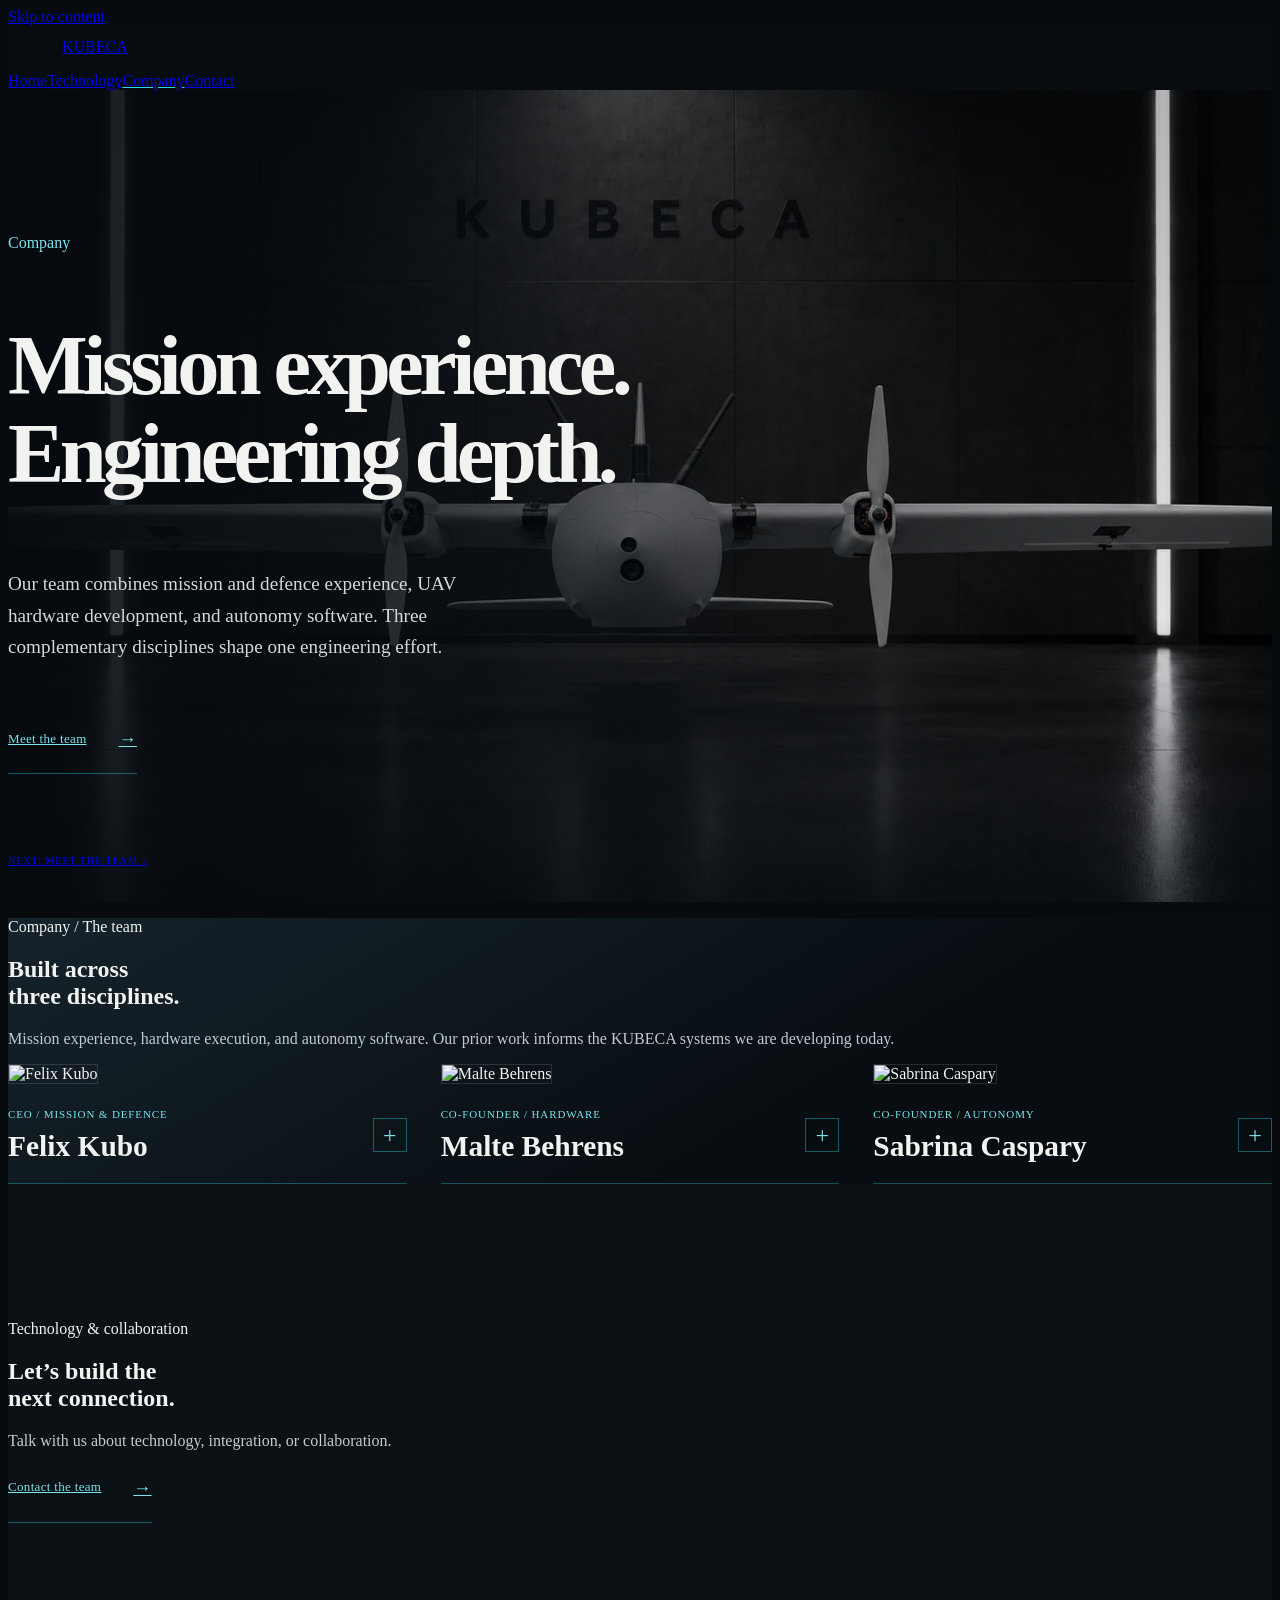
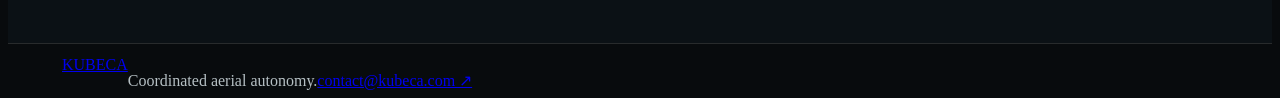
==== company.html @ eea8f3a9 "Update KUBECA public website and technology demos" ====
<!doctype html>
<html lang="en"><head><meta charset="utf-8"><meta name="viewport" content="width=device-width, initial-scale=1"><title>Company - KUBECA</title><meta name="description" content="Meet the KUBECA team: mission and defence experience, UAV hardware development, and autonomy software."><meta name="theme-color" content="#10191e"><link rel="stylesheet" href="assets/css/public.css"><link rel="stylesheet" href="assets/css/cinematic.css?v=underline-buttons-4"><link rel="stylesheet" href="assets/css/company.css?v=3"></head><body class="cinematic-home company-page">
<a class="skip" href="#main">Skip to content</a><header class="site-nav"><a class="wordmark" href="index.html?v=clean-media-23" aria-label="KUBECA home"><span class="brand-symbol" aria-hidden="true"><img src="assets/images/KUBECAWHITE.png" alt="" width="1536" height="1024"></span><span class="brand-name">KUBECA</span></a><nav aria-label="Main navigation"><a href="index.html?v=clean-media-23">Home</a><a href="technology.html?v=clean-media-23">Technology</a><a href="company.html?v=clean-media-23" aria-current="page">Company</a><a href="index.html?v=clean-media-23#contact">Contact</a></nav></header><main id="main"><section class="film-chapter company-chapter" id="company" aria-labelledby="company-title"><div class="film-stage"><img class="film-image" src="assets/images/aircraft/company-front-straight-grey-v2.webp" width="1672" height="941" alt="Straight-on visualisation of the KUBECA twin-propeller fixed-wing prototype" fetchpriority="high" decoding="async"><div class="film-shade"></div><div class="film-copy"><p class="eyebrow">Company</p><h1 id="company-title">Mission experience.<br>Engineering depth.</h1><p class="film-description">Our team combines mission and defence experience, UAV hardware development, and autonomy software. Three complementary disciplines shape one engineering effort.</p><a class="text-link" href="#team">Meet the team <span aria-hidden="true">&#8594;</span></a></div><div class="film-footer"><a href="#team">Next: Meet the team <span aria-hidden="true">&#8595;</span></a></div></div></section><section class="section team-section" id="team" aria-labelledby="team-title"><div class="heading"><div><p class="eyebrow">Company / The team</p><h2 id="team-title">Built across<br>three disciplines.</h2></div><p>Mission experience, hardware execution, and autonomy software. Our prior work informs the KUBECA systems we are developing today.</p></div><div class="team-grid">
<article class="team-member">
  <details class="team-profile">
    <summary aria-labelledby="felix-name felix-role">
      <img src="assets/images/public/felix-kubo.webp" alt="Felix Kubo" width="1200" height="800" loading="lazy">
      <div class="team-profile-identity">
        <div><p class="team-role" id="felix-role">CEO / Mission &amp; Defence</p><h3 id="felix-name">Felix Kubo</h3></div>
        <span class="team-profile-toggle" aria-hidden="true"><span>&#43;</span></span>
      </div>
    </summary>
    <div class="team-profile-bio"><p>Experience deploying drone systems in Ukraine. Brings defence-user access and mission leadership.</p></div>
  </details>
</article>
<article class="team-member">
  <details class="team-profile">
    <summary aria-labelledby="malte-name malte-role">
      <img src="assets/images/public/malte-behrens.webp" alt="Malte Behrens" width="1200" height="800" loading="lazy">
      <div class="team-profile-identity">
        <div><p class="team-role" id="malte-role">Co-Founder / Hardware</p><h3 id="malte-name">Malte Behrens</h3></div>
        <span class="team-profile-toggle" aria-hidden="true"><span>&#43;</span></span>
      </div>
    </summary>
    <div class="team-profile-bio"><p>Built and field-tested UAV hardware. Works across mechatronics, sensors, and production integration.</p></div>
  </details>
</article>
<article class="team-member">
  <details class="team-profile">
    <summary aria-labelledby="sabrina-name sabrina-role">
      <img src="assets/images/public/sabrina-caspary-v2.webp" alt="Sabrina Caspary" width="1200" height="800" loading="lazy">
      <div class="team-profile-identity">
        <div><p class="team-role" id="sabrina-role">Co-Founder / Autonomy</p><h3 id="sabrina-name">Sabrina Caspary</h3></div>
        <span class="team-profile-toggle" aria-hidden="true"><span>&#43;</span></span>
      </div>
    </summary>
    <div class="team-profile-bio"><p>Led autonomy in a SPRIND-funded programme. Works across perception, navigation, and multi-drone coordination.</p></div>
  </details>
</article>
</div></section><section class="contact section dark" id="contact"><p class="eyebrow">Technology &amp; collaboration</p><h2>Let&#8217;s build the<br>next connection.</h2><p>Talk with us about technology, integration, or collaboration.</p><a class="button" href="mailto:contact@kubeca.com">Contact the team <span aria-hidden="true">&#8594;</span></a></section></main><footer class="footer"><a class="wordmark" href="index.html?v=clean-media-23" aria-label="KUBECA home"><span class="brand-symbol" aria-hidden="true"><img src="assets/images/KUBECAWHITE.png" alt="" width="1536" height="1024"></span><span class="brand-name">KUBECA</span></a><span>Coordinated aerial autonomy.</span><a href="mailto:contact@kubeca.com">contact@kubeca.com &#8599;</a></footer><script src="assets/js/cinematic.js" defer></script></body></html>
---- assets/css/cinematic.css ----
/* Cinematic public pages; scoped layouts keep detailed mockups readable. */
.cinematic-home{background:#080b0d;color:#f2f3f0;--accent:#29d8e7}
.cinematic-home .site-nav{background:#090d10ed;color:#f2f3f0;border-color:#ffffff21;backdrop-filter:blur(16px)}
.cinematic-home .wordmark span{background:#eef2e8}
.cinematic-home .hero{min-height:650px}
.cinematic-home .hero>img{object-position:62% center}
.cinematic-home .shade{background:linear-gradient(90deg,#050a0fd9,#050a0f26 85%),linear-gradient(0deg,#050a0f9e,transparent 65%)}
.cinematic-home .hero h1{font-size:clamp(48px,7.3vw,116px);letter-spacing:-.06em}
.cinematic-home .hero-content{padding-top:clamp(80px,15vh,170px)}
.scroll-cue{display:inline-flex;gap:25px;align-items:center;border-bottom:1px solid #ffffff55;padding-bottom:9px}
.cinematic-story{background:#080b0d}
.story-navigation{display:flex;align-items:center;flex-wrap:wrap;gap:24px;padding:25px var(--gutter);border-block:1px solid #ffffff26;background:#0b1115;font-size:13px}
.story-navigation>span{font-size:10px;text-transform:uppercase;letter-spacing:.12em;color:#aebbc1;margin-right:15px}
.story-navigation a:hover,.film-footer a:hover{text-decoration:underline;text-underline-offset:5px}
.story-navigation a{padding:8px 0}
.film-footer a{padding:10px 0}
.film-chapter{position:relative;min-height:130svh;background:#080b0d}
.film-stage{position:sticky;top:88px;min-height:650px;height:calc(100svh - 88px);overflow:hidden;isolation:isolate;display:flex;align-items:center}
.film-image,.film-shade{position:absolute;inset:0;width:100%;height:100%;object-fit:cover;z-index:-2}
.film-image{object-position:center}
.film-shade{z-index:-1;background:linear-gradient(90deg,#050a0ff0 0%,#050a0fb8 34%,#050a0f1c 85%),linear-gradient(0deg,#050a0fbb,transparent 35%,#050a0f38)}
.film-copy{padding:75px var(--gutter) 110px;width:100%;max-width:1080px}
.film-copy h2{font-size:clamp(48px,6.6vw,100px);letter-spacing:-.055em;line-height:1.04;text-wrap:balance}
.film-copy .eyebrow{color:#c6cdd0;margin-bottom:32px}
.film-description{font-size:clamp(17px,1.5vw,21px);max-width:480px;color:#d2d8dc;margin-top:28px;line-height:1.65}
.film-copy .text-link{color:#f3f5f1;border-color:#ffffff80;gap:55px;margin-top:35px}
.film-copy .text-link:hover{color:#fff;border-color:#fff}
.film-footer{position:absolute;bottom:26px;left:var(--gutter);right:var(--gutter);display:flex;justify-content:space-between;gap:20px;font-size:10px;letter-spacing:.1em;text-transform:uppercase;color:#c5cdd1}
.cinematic-home #company{background:#080b0d;color:#f2f3f0;padding:0}
.cinematic-home .contact{background:#0b1115;padding-block:120px}
.cinematic-home .contact>p:not(.eyebrow){color:#c3ccd0}
.cinematic-home .footer{background:#080b0d;border-top:1px solid #ffffff21}
.cinematic-home .footer>span{color:#b6c0c4}
@media(max-width:760px),(max-height:600px){
  .film-chapter{min-height:0}
  .film-stage{position:relative;top:0;min-height:680px;height:auto}
  .film-copy{padding-top:130px;padding-bottom:120px}
  .film-copy h2{font-size:clamp(43px,8vw,65px)}
  .film-description{max-width:440px}
  .film-shade{background:linear-gradient(90deg,#050a0fe0,#050a0f66),linear-gradient(0deg,#050a0fda,transparent)}
}
@media(max-width:600px){
  .film-footer{flex-direction:column;gap:8px;font-size:9px}
  .film-image{object-position:62% center}
  .cinematic-home .contact{padding-block:75px}
}
@media(prefers-reduced-motion:reduce){
  .film-chapter{min-height:0}
  .film-stage{position:relative;top:0;height:auto;min-height:650px}
  .film-image,.cinematic-home .hero>img,.tech-hero-image{transform:none!important}
}

.cinematic-tech{background:#080d11;color:#eef1ed;--paper:#eef1ed;--ink:#eef1ed;--muted:#bcc6cb;--line:#ffffff26;--accent:#29d8e7}
.cinematic-tech .site-nav{background:#090d10ed;color:#f2f3f0;backdrop-filter:blur(16px)}
.cinematic-tech .wordmark span{background:#eef2e8}
.cinematic-tech .tech-hero{position:relative;isolation:isolate;overflow:hidden;min-height:calc(100svh - 88px);display:flex;align-items:center;padding-block:90px 120px}
.tech-hero-image,.tech-hero-shade{position:absolute;inset:0;width:100%;height:100%;object-fit:cover;z-index:-2}
.tech-hero-shade{z-index:-1;background:linear-gradient(90deg,#030b12f2,#030b1299 55%,#030b1240),linear-gradient(0deg,#080d11c9,transparent 55%)}
.tech-hero-copy{max-width:1100px}
.cinematic-tech .tech-hero h1{font-size:clamp(48px,7.1vw,108px);line-height:1.03}
.cinematic-tech .tech-hero .lead{color:#d3dbe0;max-width:600px;font-size:20px}
.cinematic-tech .button{color:#122027}
.tech-hero-caption{position:absolute;bottom:30px;right:var(--gutter);font-size:10px;letter-spacing:.1em;text-transform:uppercase;color:#c6d0d5}
.cinematic-tech .breadcrumb{color:#d1dbe0;margin-bottom:45px}
.cinematic-tech .section-nav{background:#0d151a;border-color:#ffffff26;backdrop-filter:blur(16px)}
.cinematic-tech .section-nav-label{color:#a7b6be}
.cinematic-tech main>.section:not(.tech-hero){padding-block:120px}
.cinematic-tech h2{font-size:clamp(40px,5vw,78px)}
.cinematic-tech #system{background:radial-gradient(ellipse at 90% 0%,#20313b 0%,#080d11 65%)}
.cinematic-tech .flow{background:#ffffff04}
.cinematic-tech .flow li{padding-block:40px}
.cinematic-tech #c2{background:#060a0c}
.cinematic-tech .console{box-shadow:0 35px 90px #0007;border-color:#3b6573}
.cinematic-tech .feature-heading{margin-bottom:80px}
.cinematic-tech .feature-heading .lead{max-width:38ch;margin-top:32px}
.cinematic-tech .platform>div>p:not(.eyebrow){max-width:38ch}
.cinematic-tech .platform .lead{margin-block:32px 28px}
.cinematic-tech figure[data-media-slot]>figcaption{margin-top:18px;font-size:11px;letter-spacing:.025em;color:#a9beca}
.cinematic-tech .platform{grid-template-columns:minmax(0,1fr) minmax(0,1.25fr);gap:70px;min-height:95svh}
.cinematic-tech .platform figure{position:relative}
.cinematic-tech .platform img{aspect-ratio:4/5;object-fit:cover;object-position:center}
.cinematic-tech #fixed-wing{background:linear-gradient(140deg,#111c23,#080d11 70%)}
.cinematic-tech #quadcopter{background:linear-gradient(140deg,#121e20,#080d11 75%)}
.cinematic-tech .platform .badge{color:#a7edf2}
.cinematic-tech .sim{box-shadow:0 30px 70px #0005;padding:25px}
.cinematic-tech #development{background:#111a20}
.cinematic-tech .rows article{padding-block:42px}
.cinematic-tech .contact{background:#050a0e}
.cinematic-tech .footer{border-top:1px solid #ffffff26}
@media(max-width:900px){
 .cinematic-tech .platform{grid-template-columns:1fr;min-height:0;gap:40px}
 .cinematic-tech .platform img{aspect-ratio:16/10;object-fit:contain;background:#070c10}
 .cinematic-tech main>.section:not(.tech-hero){padding-block:80px}
}
@media(max-width:600px){
 .cinematic-tech .tech-hero{min-height:calc(100svh - 76px);padding-block:55px 100px}
 .cinematic-tech .tech-hero .lead{font-size:17px}
 .cinematic-tech .tech-hero h1{font-size:clamp(44px,9vw,60px)}
 .cinematic-tech .tech-hero-image{object-position:65% center}
 .cinematic-tech .feature-heading{margin-bottom:35px}
 .cinematic-tech main>.section:not(.tech-hero){padding-block:65px}
 .cinematic-tech .sim{padding:16px}
}

/* Transparent uploaded KUBECA artwork; source PNGs remain unchanged. */
.cinematic-home .wordmark,.cinematic-tech .wordmark{display:inline-flex;align-items:center;gap:12px;flex-shrink:0}
.cinematic-home .wordmark .brand-symbol,.cinematic-tech .wordmark .brand-symbol{position:relative;display:block;width:42px;height:42px;margin:0;overflow:hidden;border-radius:0;background:transparent;flex-shrink:0}
.wordmark .brand-symbol img{position:absolute;left:50%;top:50%;width:400%;height:auto;max-width:none;transform:translate(-50%,-48%)}
.cinematic-home .wordmark .brand-name,.cinematic-tech .wordmark .brand-name{display:inline;width:auto;height:auto;margin:0;background:none}
@media(max-width:600px){
 .cinematic-home .site-nav .wordmark,.cinematic-tech .site-nav .wordmark{gap:7px;font-size:17px}
 .cinematic-home .site-nav .brand-symbol,.cinematic-tech .site-nav .brand-symbol{width:32px;height:32px}
}
@media(max-width:400px){
 .cinematic-home .site-nav .brand-name,.cinematic-tech .site-nav .brand-name{display:none}
}

/* KUBECA turquoise accent, shared by both cinematic pages. */
.cinematic-home .button,.cinematic-tech .button,
.cinematic-home .text-link,.cinematic-tech .text-link{
 display:inline-flex;align-items:center;justify-content:space-between;
 color:#79e5ed;background:transparent;
 border:0;border-bottom:1px solid #29d8e766;border-radius:0;
 padding:0 0 12px;gap:32px;min-height:44px;
 font-size:13px;line-height:1.6;letter-spacing:.025em;
 box-shadow:none;backdrop-filter:none;
 transition:border-color .2s,color .2s;
}
.cinematic-home .button>span,.cinematic-tech .button>span,
.cinematic-home .text-link>span,.cinematic-tech .text-link>span{
 font-size:18px;line-height:1;color:inherit;
}
.cinematic-home .button:hover,.cinematic-tech .button:hover,
.cinematic-home .text-link:hover,.cinematic-tech .text-link:hover{
 color:#eefeff;background:transparent;border-color:#79e5ed;
}
.cinematic-home .button:focus-visible,.cinematic-tech .button:focus-visible,
.cinematic-home .text-link:focus-visible,.cinematic-tech .text-link:focus-visible{
 outline:2px solid #79e5ed;outline-offset:5px;
}
.cinematic-home .button:active,.cinematic-tech .button:active{color:#eefeff}
.cinematic-home .site-nav [aria-current=page],.cinematic-tech .site-nav [aria-current=page]{text-decoration-color:#29d8e7}
.film-copy .eyebrow,.cinematic-tech .eyebrow{color:#79e5ed}
.story-navigation a:hover,.section-nav a:hover{color:#79e5ed}

/* Editorial platform overview: no diagram, cards or connector hierarchy. */
.cinematic-tech #system.system-editorial{background:#0b1116}
.system-intro{display:grid;grid-template-columns:1.2fr 1fr;gap:70px;align-items:end}
.system-intro .lead{font-size:clamp(24px,3vw,40px);line-height:1.35;color:#aebbc3;letter-spacing:-.03em}
.system-platforms{display:grid;grid-template-columns:1fr 1fr;gap:clamp(40px,8vw,130px);margin-top:clamp(64px,8vw,110px)}
.system-platforms article{border-top:1px solid #ffffff26;padding-top:24px}
.system-label{font-size:11px;letter-spacing:.12em;text-transform:uppercase;color:#8cbcc3}
.system-platforms h3{font-size:clamp(28px,3.3vw,46px);line-height:1.15;letter-spacing:-.035em;margin:30px 0 20px}
.system-platforms article>p:last-child{max-width:34ch;font-size:17px;color:#b4c0c8;line-height:1.7}
.mission-film{margin-top:64px}
.mission-stage{position:relative;background:#0a1218;overflow:hidden;border-block:1px solid #ffffff20}
.mission-kicker{display:flex;justify-content:space-between;gap:20px;padding:25px 30px 0;color:#99acb6;font-size:10px;letter-spacing:.12em;text-transform:uppercase}
.mission-landscape{display:block;width:100%;height:auto}
.mission-caption{position:absolute;left:6%;bottom:28%;width:min(36%,360px);padding:18px 20px;pointer-events:none}
.mission-step{font-size:10px;letter-spacing:.12em;text-transform:uppercase;color:#83cbd1}
.mission-caption h3{font-size:clamp(20px,2.3vw,32px);line-height:1.2;letter-spacing:-.035em;margin-top:10px}
.mission-toolbar{display:flex;justify-content:space-between;align-items:center;gap:20px;margin-top:16px;color:#9aadb8}
.mission-toggle{font:inherit;color:#79e5ed;border:0;border-bottom:1px solid #29d8e766;background:transparent;padding:0 0 12px;cursor:pointer;min-width:125px;min-height:44px;transition:color .2s,border-color .2s}
.mission-toggle:hover{color:#eefeff;border-color:#79e5ed}
.mission-toggle:focus-visible{outline:2px solid #79e5ed;outline-offset:4px}
.mission-transcript{max-width:65ch;margin-top:22px;font-size:14px;color:#9aadb8}
@media(max-width:600px){
 .mission-film{margin-top:40px}
 .mission-kicker{padding:20px 18px 0;font-size:9px}
 .mission-landscape{margin-top:105px}
 .mission-caption{top:52px;bottom:auto;left:18px;width:calc(100% - 36px);padding:10px 14px}
 .mission-caption h3{font-size:20px;margin-top:7px}
 .mission-toolbar{font-size:10px}
}
@media(max-width:600px){
 .system-intro{grid-template-columns:1fr;gap:28px}
 .system-platforms{grid-template-columns:1fr;gap:42px;margin-top:48px}
 .system-platforms h3{margin-top:22px}
}
.development-goals{margin-top:60px;border-top:1px solid #ffffff26;padding-top:30px}
.development-goals>h3{font-size:21px;margin-bottom:25px}
.development-goals dl{display:grid;grid-template-columns:repeat(4,minmax(0,1fr));gap:28px;margin:0}
.development-goals dt{font-size:14px;color:#dbe8ee;margin-bottom:12px}
.development-goals dd{font-size:13px;color:#a9beca;line-height:1.7;margin:0}
@media(max-width:900px){.development-goals dl{grid-template-columns:1fr 1fr}}
@media(max-width:600px){.development-goals dl{gap:25px 20px}}
.company-page .company-chapter{min-height:0}
.company-page .company-chapter .film-stage{position:relative;top:0}
.company-page .film-copy h1{font-size:clamp(48px,6.6vw,100px);letter-spacing:-.055em;line-height:1.04;text-wrap:balance}
@media(max-width:760px){.company-page .film-copy h1{font-size:clamp(43px,8vw,65px)}}
.team-section{background:linear-gradient(150deg,#15232c,#080d11 65%)}
.team-section .heading>p{color:#bdcbd2}
.team-grid{display:grid;grid-template-columns:repeat(3,minmax(0,1fr));gap:34px}
.team-member img{aspect-ratio:4/5;object-fit:cover;object-position:center 35%;border:1px solid #ffffff20}
.team-member .team-role{margin:25px 0 12px;color:#79e5ed;font-size:11px;letter-spacing:.08em;text-transform:uppercase}
.team-member h3{font-size:clamp(24px,2.3vw,34px);margin-bottom:17px}
.team-member p:not(.team-role){color:#bdcbd2;font-size:15px;max-width:380px}
.team-section>.text-link{margin-top:45px;color:#d4f8fb}
@media(max-width:760px){
 .team-grid{grid-template-columns:1fr;gap:45px}
 .team-member{max-width:520px;width:100%;margin-inline:auto}
 .team-member img{aspect-ratio:1/1}
}



/* Recorded fixed-wing C2 demonstration. */
.fixed-wing-replay{grid-column:1 / -1;scroll-margin-top:150px;border-top:1px solid #ffffff26;padding-top:60px}
.fixed-wing-replay-heading{display:grid;grid-template-columns:1fr 1fr;gap:22px 70px;align-items:end;margin-bottom:34px}
.fixed-wing-replay-heading .eyebrow{grid-column:1 / -1;margin-bottom:0}
.fixed-wing-replay-heading h3{font-size:clamp(30px,3.4vw,50px);line-height:1.08;letter-spacing:-.04em}
.fixed-wing-replay-heading>p:last-child{max-width:48ch;color:#b4c7ce;font-size:16px}
.fixed-wing-replay video{display:block;width:100%;height:auto;aspect-ratio:16 / 9;object-fit:contain;background:#081114;border:1px solid #41616a;border-radius:6px}
.fixed-wing-replay-toolbar{display:flex;align-items:center;justify-content:space-between;gap:22px}
.fixed-wing-replay-toolbar>div{display:flex;align-items:center;gap:24px}
.fixed-wing-replay-toolbar a{padding:12px 0;color:#b4edf2;white-space:nowrap}
.fixed-wing-replay-toolbar a:hover,.fixed-wing-replay-details a:hover{ text-decoration:underline;text-underline-offset:4px}
.fixed-wing-replay-toolbar [hidden],.fixed-wing-replay-error[hidden]{display:none}
.fixed-wing-replay a:focus-visible,.fixed-wing-replay summary:focus-visible{outline:2px solid #83cbd1;outline-offset:4px}
.cinematic-tech .fixed-wing-replay-details{max-width:850px;margin-top:24px;color:#9eafb8}
.fixed-wing-replay-details summary{width:fit-content}
.fixed-wing-replay-details a{color:#b4edf2}
.fixed-wing-replay-error{margin-top:16px;color:#eecb9e}
@media(max-width:760px){.fixed-wing-replay{padding-top:36px;scroll-margin-top:105px}.fixed-wing-replay-heading{grid-template-columns:1fr;gap:18px}.fixed-wing-replay-toolbar{align-items:flex-start;flex-direction:column;gap:12px}.fixed-wing-replay-toolbar>div{flex-wrap:wrap;gap:20px}.fixed-wing-replay-heading>p:last-child{font-size:15px}}

/* Website text stays independent of both animation visuals. */
.replay-anchor{display:block;scroll-margin-top:165px}
.replay-stage{position:relative;isolation:isolate;overflow:hidden;background:#081114;border:1px solid #41616a;border-radius:6px}
.replay-stage video{border:0;border-radius:0}
.replay-caption{position:absolute;left:3%;bottom:8%;width:min(65%,920px);padding:22px 26px;pointer-events:none;background:linear-gradient(110deg,#061015ef,#061015c9);border-left:2px solid #62dbe6;backdrop-filter:blur(8px)}
.replay-step{display:block;font-size:13px;letter-spacing:.12em;text-transform:uppercase;color:#8ee8ed;margin-bottom:13px}
.replay-caption h3{font-size:clamp(28px,3.1vw,46px);line-height:1.13;letter-spacing:-.035em;font-weight:400;text-wrap:balance;margin:0 0 14px}
.cinematic-tech .replay-caption p{color:#d0e0e5;font-size:clamp(18px,1.4vw,23px);line-height:1.5;max-width:62ch}
.replay-camera-note{position:absolute;top:51%;right:1.85%;width:18.55%;padding:0 8px;color:#c3d8df;pointer-events:none;transition:opacity .4s}
.replay-camera-note h4{font-size:clamp(23px,1.6vw,30px);font-weight:400;line-height:1.22;letter-spacing:-.025em;margin:0 0 16px;color:#edf6f7}
.cinematic-tech .replay-camera-note p{font-size:18px;line-height:1.55;color:#c3d8df;margin-bottom:20px}
.cinematic-tech .replay-camera-note p:last-child{font-size:15px;border-top:1px solid #365b66;padding-top:20px}
.has-comparison .replay-camera-note{opacity:0;visibility:hidden}
.replay-progress{position:absolute;left:0;right:0;bottom:0;height:3px;pointer-events:none;background:#18303b}
.replay-progress span{display:block;height:100%;background:#62dbe6;width:0}
.mission-caption{padding:22px 26px;background:linear-gradient(110deg,#061015ed,#061015a3);border-left:2px solid #62dbe6;backdrop-filter:blur(8px)}
.mission-step{font-size:13px}
.mission-caption h3{font-size:clamp(28px,3.1vw,46px);line-height:1.13;font-weight:400}
@media(max-width:1250px){.replay-camera-note{display:none}}
@media(max-width:900px){
 .replay-caption{position:relative;left:auto;bottom:auto;width:auto;padding:24px;border-left:0;border-top:1px solid #365b66;backdrop-filter:none}
 .replay-caption h3{font-size:clamp(26px,4.5vw,38px)}
 .cinematic-tech .replay-caption p{font-size:18px}
 .replay-step{font-size:11px}
}
@media(max-width:600px){
 .mission-caption{padding:14px 18px}
 .mission-caption h3{font-size:26px}
 .mission-step{font-size:11px}
}
@media(prefers-reduced-motion:reduce){.replay-camera-note{transition:none}}

.replay-stage:fullscreen{display:flex;align-items:center;justify-content:center;background:#081114;width:100vw;height:100vh;border:0;border-radius:0}
.replay-stage:fullscreen video{width:100%;height:100%;object-fit:contain}
.replay-stage:fullscreen .replay-caption{position:absolute;left:3%;bottom:8%;width:min(65%,920px);border-left:2px solid #62dbe6;border-top:0}
@media(max-width:600px){.mission-landscape{margin-top:160px}}
/* Keep the enlarged carrier caption clear of the aircraft route. */
@media(min-width:601px){.mission-caption{top:7%;bottom:auto}}

/* Horizontal reflection, preserving the existing image motion transforms. */
img.aircraft-detail-mirrored{scale:-1 1;}
---- assets/css/company.css ----
/* The Company cover uses the selected sharp frontal image at its natural framing. */
.company-page .company-chapter .film-image {
  object-position: center center;
  filter: none;
  transform: none !important;
}

/* Team backgrounds open on request while photos, names and roles stay visible. */
.company-page .team-grid { align-items: start; }
.team-profile > summary {
  position: relative;
  list-style: none;
  cursor: pointer;
}
.team-profile > summary::-webkit-details-marker { display: none; }
.team-profile > summary::marker { content: ""; }
.team-profile > summary img { transition: border-color .2s; }
.team-profile > summary:hover img { border-color: #79e5ed; }
.team-profile-identity {
  display: flex;
  align-items: center;
  justify-content: space-between;
  gap: 16px;
  padding: 24px 0 20px;
  border-bottom: 1px solid #29d8e755;
}
.team-member .team-profile-identity .team-role { margin: 0 0 10px; }
.team-member .team-profile-identity h3 { margin: 0; }
.team-profile-toggle {
  display: grid;
  place-items: center;
  flex: 0 0 32px;
  width: 32px;
  height: 32px;
  border: 1px solid #29d8e766;
  color: #79e5ed;
  font-size: 24px;
  line-height: 1;
}
.team-profile-toggle > span { transition: transform .2s; }
.team-profile[open] .team-profile-toggle > span { transform: rotate(45deg); }
.team-profile > summary:hover .team-profile-toggle { border-color: #79e5ed; }
.team-profile-bio { padding-top: 20px; }
@media (prefers-reduced-motion: reduce) {
  .team-profile > summary img, .team-profile-toggle > span { transition: none; }
}
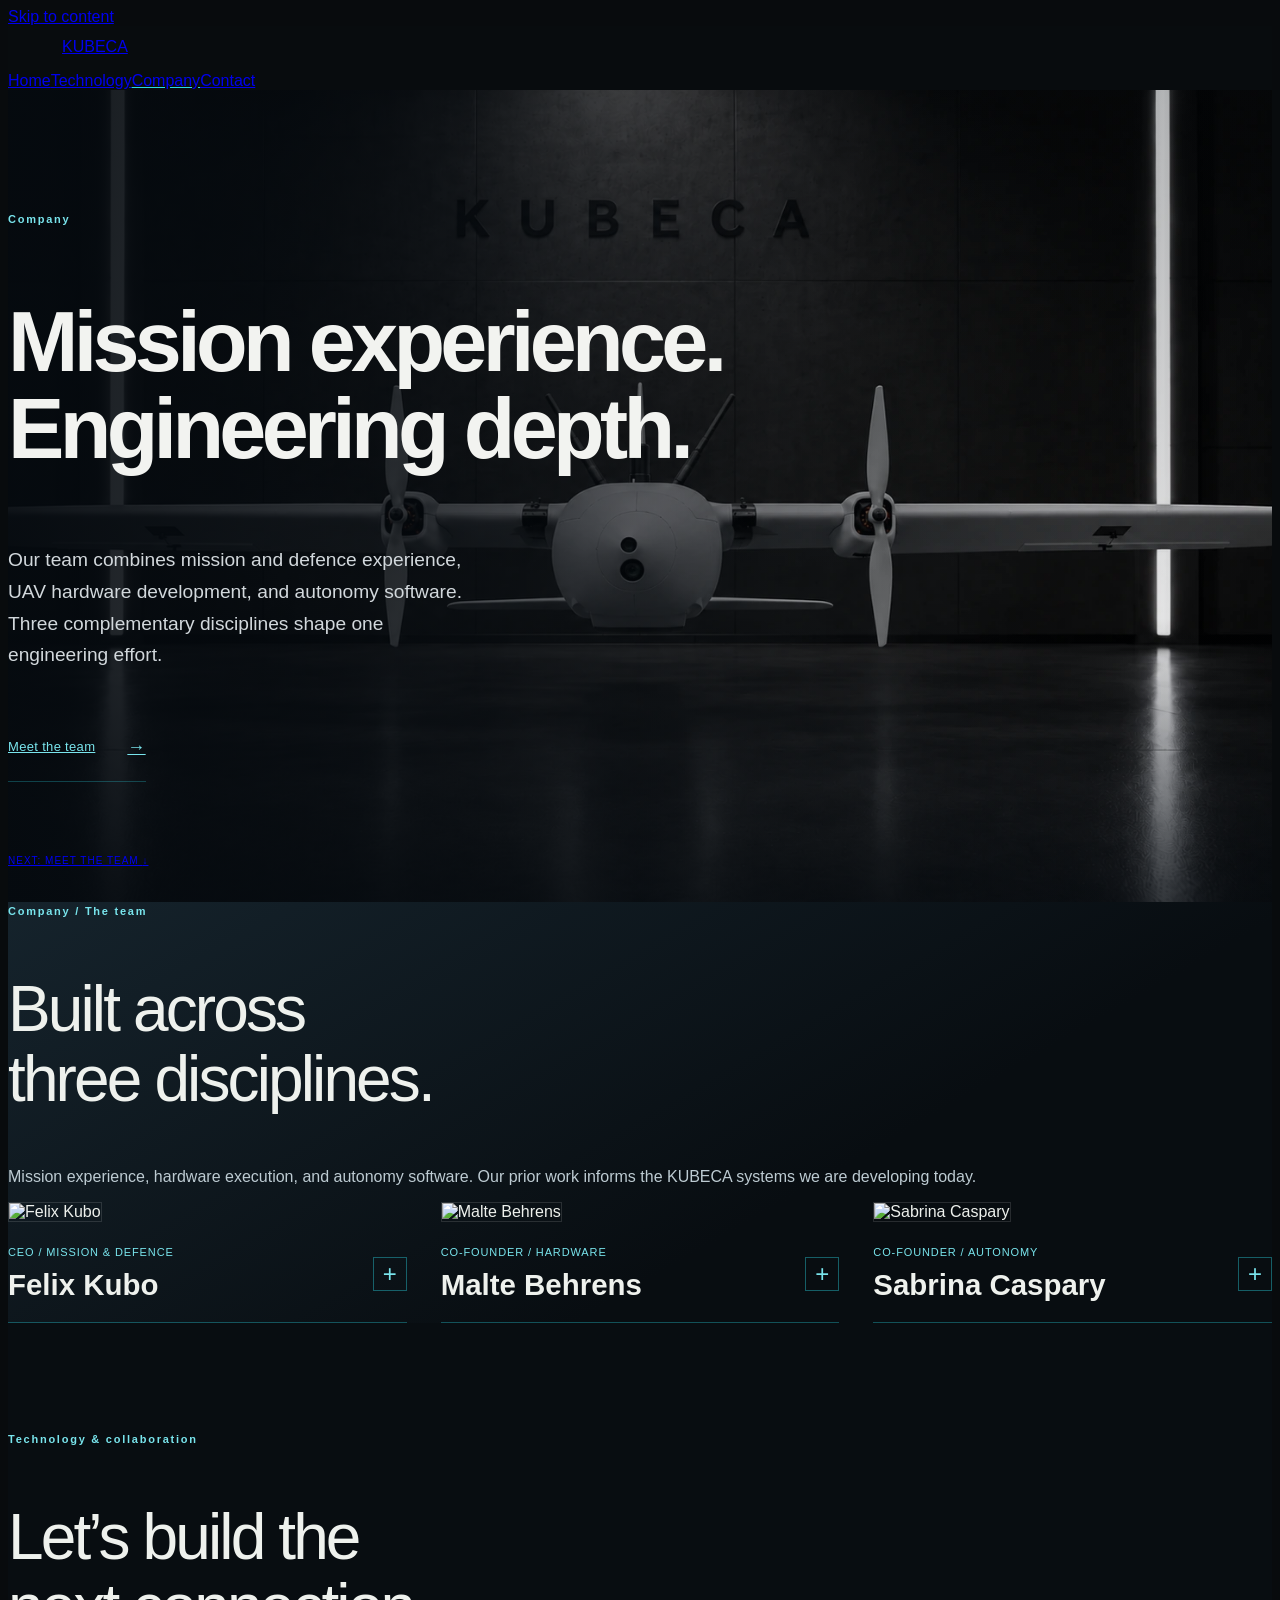
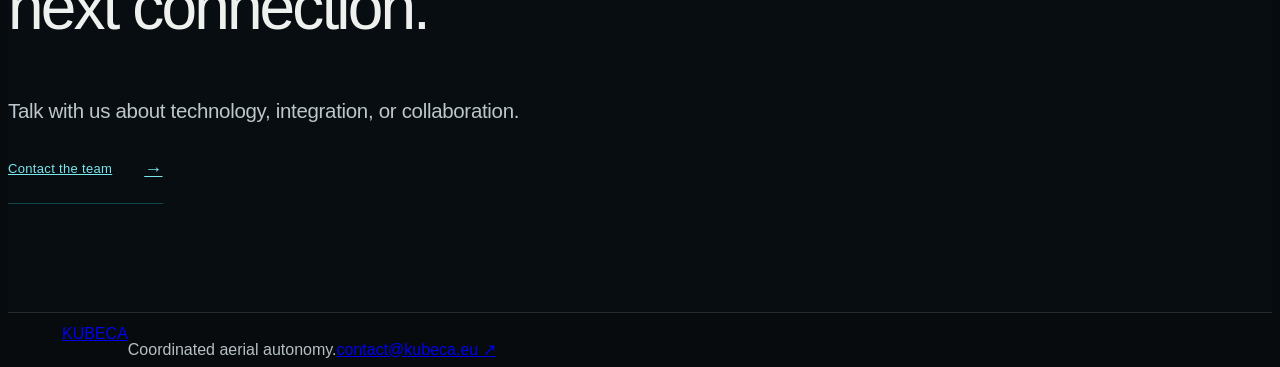
==== commit b5d2a5e7: "Publish updated KUBECA website and coordinated C2 demonstration" ====
--- a/company.html
+++ b/company.html
@@ -1,10 +1,10 @@
 <!doctype html>
-<html lang="en"><head><meta charset="utf-8"><meta name="viewport" content="width=device-width, initial-scale=1"><title>Company - KUBECA</title><meta name="description" content="Meet the KUBECA team: mission and defence experience, UAV hardware development, and autonomy software."><meta name="theme-color" content="#10191e"><link rel="stylesheet" href="assets/css/public.css"><link rel="stylesheet" href="assets/css/cinematic.css?v=underline-buttons-4"><link rel="stylesheet" href="assets/css/company.css?v=3"></head><body class="cinematic-home company-page">
+<html lang="en"><head><meta charset="utf-8"><meta name="viewport" content="width=device-width, initial-scale=1"><title>Company - KUBECA</title><meta name="description" content="Meet the KUBECA team: mission and defence experience, UAV hardware development, and autonomy software."><meta name="theme-color" content="#10191e"><link rel="stylesheet" href="assets/css/public.css"><link rel="stylesheet" href="assets/css/cinematic.css?v=underline-buttons-4"><link rel="stylesheet" href="assets/css/company.css?v=portrait-center-4"><link rel="stylesheet" href="assets/css/design-system.css?v=module-style-2"></head><body class="cinematic-home company-page">
 <a class="skip" href="#main">Skip to content</a><header class="site-nav"><a class="wordmark" href="index.html?v=clean-media-23" aria-label="KUBECA home"><span class="brand-symbol" aria-hidden="true"><img src="assets/images/KUBECAWHITE.png" alt="" width="1536" height="1024"></span><span class="brand-name">KUBECA</span></a><nav aria-label="Main navigation"><a href="index.html?v=clean-media-23">Home</a><a href="technology.html?v=clean-media-23">Technology</a><a href="company.html?v=clean-media-23" aria-current="page">Company</a><a href="index.html?v=clean-media-23#contact">Contact</a></nav></header><main id="main"><section class="film-chapter company-chapter" id="company" aria-labelledby="company-title"><div class="film-stage"><img class="film-image" src="assets/images/aircraft/company-front-straight-grey-v2.webp" width="1672" height="941" alt="Straight-on visualisation of the KUBECA twin-propeller fixed-wing prototype" fetchpriority="high" decoding="async"><div class="film-shade"></div><div class="film-copy"><p class="eyebrow">Company</p><h1 id="company-title">Mission experience.<br>Engineering depth.</h1><p class="film-description">Our team combines mission and defence experience, UAV hardware development, and autonomy software. Three complementary disciplines shape one engineering effort.</p><a class="text-link" href="#team">Meet the team <span aria-hidden="true">&#8594;</span></a></div><div class="film-footer"><a href="#team">Next: Meet the team <span aria-hidden="true">&#8595;</span></a></div></div></section><section class="section team-section" id="team" aria-labelledby="team-title"><div class="heading"><div><p class="eyebrow">Company / The team</p><h2 id="team-title">Built across<br>three disciplines.</h2></div><p>Mission experience, hardware execution, and autonomy software. Our prior work informs the KUBECA systems we are developing today.</p></div><div class="team-grid">
 <article class="team-member">
   <details class="team-profile">
     <summary aria-labelledby="felix-name felix-role">
-      <img src="assets/images/public/felix-kubo.webp" alt="Felix Kubo" width="1200" height="800" loading="lazy">
+      <img class="team-portrait-centered" src="assets/images/public/felix-kubo.webp" alt="Felix Kubo" width="1200" height="800" loading="lazy">
       <div class="team-profile-identity">
         <div><p class="team-role" id="felix-role">CEO / Mission &amp; Defence</p><h3 id="felix-name">Felix Kubo</h3></div>
         <span class="team-profile-toggle" aria-hidden="true"><span>&#43;</span></span>
@@ -16,7 +16,7 @@
 <article class="team-member">
   <details class="team-profile">
     <summary aria-labelledby="malte-name malte-role">
-      <img src="assets/images/public/malte-behrens.webp" alt="Malte Behrens" width="1200" height="800" loading="lazy">
+      <img class="team-portrait-centered" src="assets/images/public/malte-behrens.webp" alt="Malte Behrens" width="1200" height="800" loading="lazy">
       <div class="team-profile-identity">
         <div><p class="team-role" id="malte-role">Co-Founder / Hardware</p><h3 id="malte-name">Malte Behrens</h3></div>
         <span class="team-profile-toggle" aria-hidden="true"><span>&#43;</span></span>
@@ -37,4 +37,4 @@
     <div class="team-profile-bio"><p>Led autonomy in a SPRIND-funded programme. Works across perception, navigation, and multi-drone coordination.</p></div>
   </details>
 </article>
-</div></section><section class="contact section dark" id="contact"><p class="eyebrow">Technology &amp; collaboration</p><h2>Let&#8217;s build the<br>next connection.</h2><p>Talk with us about technology, integration, or collaboration.</p><a class="button" href="mailto:contact@kubeca.com">Contact the team <span aria-hidden="true">&#8594;</span></a></section></main><footer class="footer"><a class="wordmark" href="index.html?v=clean-media-23" aria-label="KUBECA home"><span class="brand-symbol" aria-hidden="true"><img src="assets/images/KUBECAWHITE.png" alt="" width="1536" height="1024"></span><span class="brand-name">KUBECA</span></a><span>Coordinated aerial autonomy.</span><a href="mailto:contact@kubeca.com">contact@kubeca.com &#8599;</a></footer><script src="assets/js/cinematic.js" defer></script></body></html>+</div></section><section class="contact section dark" id="contact"><p class="eyebrow">Technology &amp; collaboration</p><h2>Let&#8217;s build the<br>next connection.</h2><p>Talk with us about technology, integration, or collaboration.</p><a class="button" href="mailto:contact@kubeca.eu">Contact the team <span aria-hidden="true">&#8594;</span></a></section></main><footer class="footer"><a class="wordmark" href="index.html?v=clean-media-23" aria-label="KUBECA home"><span class="brand-symbol" aria-hidden="true"><img src="assets/images/KUBECAWHITE.png" alt="" width="1536" height="1024"></span><span class="brand-name">KUBECA</span></a><span>Coordinated aerial autonomy.</span><a href="mailto:contact@kubeca.eu">contact@kubeca.eu &#8599;</a></footer><script src="assets/js/cinematic.js" defer></script></body></html>
--- a/assets/css/cinematic.css
+++ b/assets/css/cinematic.css
@@ -143,15 +143,15 @@
 .film-copy .eyebrow,.cinematic-tech .eyebrow{color:#79e5ed}
 .story-navigation a:hover,.section-nav a:hover{color:#79e5ed}
 
-/* Editorial platform overview: no diagram, cards or connector hierarchy. */
+/* System overview and capability explanations. */
 .cinematic-tech #system.system-editorial{background:#0b1116}
 .system-intro{display:grid;grid-template-columns:1.2fr 1fr;gap:70px;align-items:end}
-.system-intro .lead{font-size:clamp(24px,3vw,40px);line-height:1.35;color:#aebbc3;letter-spacing:-.03em}
-.system-platforms{display:grid;grid-template-columns:1fr 1fr;gap:clamp(40px,8vw,130px);margin-top:clamp(64px,8vw,110px)}
-.system-platforms article{border-top:1px solid #ffffff26;padding-top:24px}
-.system-label{font-size:11px;letter-spacing:.12em;text-transform:uppercase;color:#8cbcc3}
-.system-platforms h3{font-size:clamp(28px,3.3vw,46px);line-height:1.15;letter-spacing:-.035em;margin:30px 0 20px}
-.system-platforms article>p:last-child{max-width:34ch;font-size:17px;color:#b4c0c8;line-height:1.7}
+.system-intro .lead{max-width:40ch;font-size:clamp(20px,2vw,28px);line-height:1.5;color:#bcc6cb;letter-spacing:-.02em}
+.system-platforms{display:grid;grid-template-columns:repeat(3,minmax(0,1fr));gap:clamp(28px,4vw,64px);margin-top:56px}
+.system-platforms article{border-top:1px solid #29d8e744;padding-top:22px}
+.system-label{font-size:11px;letter-spacing:.12em;text-transform:uppercase;color:#79e5ed}
+.system-platforms h3{font-size:clamp(26px,2.5vw,36px);line-height:1.15;letter-spacing:-.035em;margin:22px 0 18px;text-wrap:balance}
+.system-platforms article>p:last-child{max-width:40ch;font-size:17px;color:#b4c0c8;line-height:1.65}
 .mission-film{margin-top:64px}
 .mission-stage{position:relative;background:#0a1218;overflow:hidden;border-block:1px solid #ffffff20}
 .mission-kicker{display:flex;justify-content:space-between;gap:20px;padding:25px 30px 0;color:#99acb6;font-size:10px;letter-spacing:.12em;text-transform:uppercase}
@@ -172,10 +172,10 @@
  .mission-caption h3{font-size:20px;margin-top:7px}
  .mission-toolbar{font-size:10px}
 }
-@media(max-width:600px){
+@media(max-width:900px){
  .system-intro{grid-template-columns:1fr;gap:28px}
- .system-platforms{grid-template-columns:1fr;gap:42px;margin-top:48px}
- .system-platforms h3{margin-top:22px}
+ .system-platforms{grid-template-columns:1fr;gap:34px;margin-top:40px}
+ .system-platforms article>p:last-child{max-width:56ch}
 }
 .development-goals{margin-top:60px;border-top:1px solid #ffffff26;padding-top:30px}
 .development-goals>h3{font-size:21px;margin-bottom:25px}
--- a/assets/css/company.css
+++ b/assets/css/company.css
@@ -44,3 +44,6 @@
 @media (prefers-reduced-motion: reduce) {
   .team-profile > summary img, .team-profile-toggle > span { transition: none; }
 }
+
+/* Center the subjects within the landscape source photos, on desktop and mobile. */
+.team-member img.team-portrait-centered { object-position: 39% 35%; }
--- a/assets/css/design-system.css
+++ b/assets/css/design-system.css
@@ -0,0 +1,112 @@
+/* Shared type, colour and spacing for the current public pages. */
+:is(.cinematic-home, .cinematic-tech) {
+  --site-background: #080d11;
+  --site-text: #eef1ed;
+  --site-muted: #bcc6cb;
+  --site-accent: #79e5ed;
+  --site-divider: #29d8e744;
+  --section-space: clamp(64px, 8.4vw, 120px);
+  --section-title-size: clamp(40px, 5vw, 78px);
+  --lead-size: clamp(20px, 1.6vw, 24px);
+  --content-gutter: var(--gutter);
+  font-family: Arial, Helvetica, sans-serif;
+  color: var(--site-text);
+}
+@media (min-width: 1600px) {
+  :is(.cinematic-home, .cinematic-tech) {
+    --content-gutter: max(var(--gutter), calc((100vw - 1450px) / 2));
+  }
+}
+.cinematic-tech :is(#system-title, #quadcopter-title),
+.company-page #team-title,
+:is(.cinematic-home, .cinematic-tech) .contact h2 {
+  font-size: var(--section-title-size);
+  font-weight: 500;
+  line-height: 1.1;
+  letter-spacing: -.045em;
+  color: var(--site-text);
+}
+:is(.cinematic-home, .cinematic-tech) .eyebrow {
+  margin: 0 0 24px;
+  font-size: 11px;
+  font-weight: 600;
+  line-height: 1.7;
+  letter-spacing: .16em;
+  color: var(--site-accent);
+}
+.cinematic-tech :is(.system-intro, .office-overview, .tech-product-details) > .lead,
+:is(.cinematic-home, .cinematic-tech) .contact > p:not(.eyebrow) {
+  font-size: var(--lead-size);
+  line-height: 1.5;
+  letter-spacing: -.015em;
+  color: var(--site-muted);
+}
+:is(.cinematic-home, .cinematic-tech) :is(.button, .text-link, .home-detail-link) {
+  color: var(--site-accent);
+  background: transparent;
+  border-bottom-color: var(--site-divider);
+  font-size: 13px;
+  line-height: 1.6;
+  letter-spacing: .025em;
+}
+:is(.cinematic-home, .cinematic-tech) :is(.button, .text-link, .home-detail-link):hover {
+  color: #eefeff;
+  border-bottom-color: var(--site-accent);
+}
+:is(.cinematic-home, .cinematic-tech) .contact {
+  padding-block: var(--section-space);
+  background: var(--site-background);
+}
+/* Both demonstration headers use the same heading/description columns. */
+.cinematic-tech .office-overview,
+.fixed-wing-replay-heading {
+  column-gap: clamp(32px, 5vw, 70px);
+}
+.fixed-wing-replay-heading .eyebrow {
+  margin-bottom: 0;
+}
+
+/* Product typography follows the original cinematic navigation module. */
+.cinematic-tech :is(#airframe-title, #navigation-module-title) {
+  font-size: clamp(36px, 3.5vw, 58px);
+  font-weight: 400;
+  line-height: 1.08;
+  letter-spacing: -.04em;
+  color: var(--site-text);
+}
+.cinematic-tech :is(#airframe-title, #navigation-module-title) span {
+  color: var(--site-accent);
+}
+.cinematic-tech #fixed-wing .airframe-details > .lead,
+.cinematic-tech #navigation-module .navigation-module-description {
+  font-size: clamp(17px, 1.25vw, 20px);
+  line-height: 1.7;
+  letter-spacing: normal;
+  color: #bfcbd1;
+}
+.cinematic-tech .airframe-configurations .eyebrow {
+  margin-bottom: 20px;
+}
+.cinematic-tech :is(.airframe-configurations ul, .navigation-module-capabilities) {
+  gap: 12px 24px;
+  padding: 22px 0 0;
+  border-top-color: #29d8e733;
+  color: #d4e0e5;
+  font-size: 13px;
+  line-height: 1.7;
+  letter-spacing: normal;
+}
+@media (max-width: 900px) {
+  .cinematic-tech :is(#airframe-title, #navigation-module-title) {
+    font-size: clamp(36px, 6vw, 52px);
+  }
+}
+@media (max-width: 600px) {
+  .cinematic-tech :is(#airframe-title, #navigation-module-title) {
+    font-size: clamp(32px, 8.6vw, 44px);
+  }
+  .cinematic-tech :is(.airframe-configurations ul, .navigation-module-capabilities) {
+    gap: 12px 20px;
+    font-size: 12px;
+  }
+}
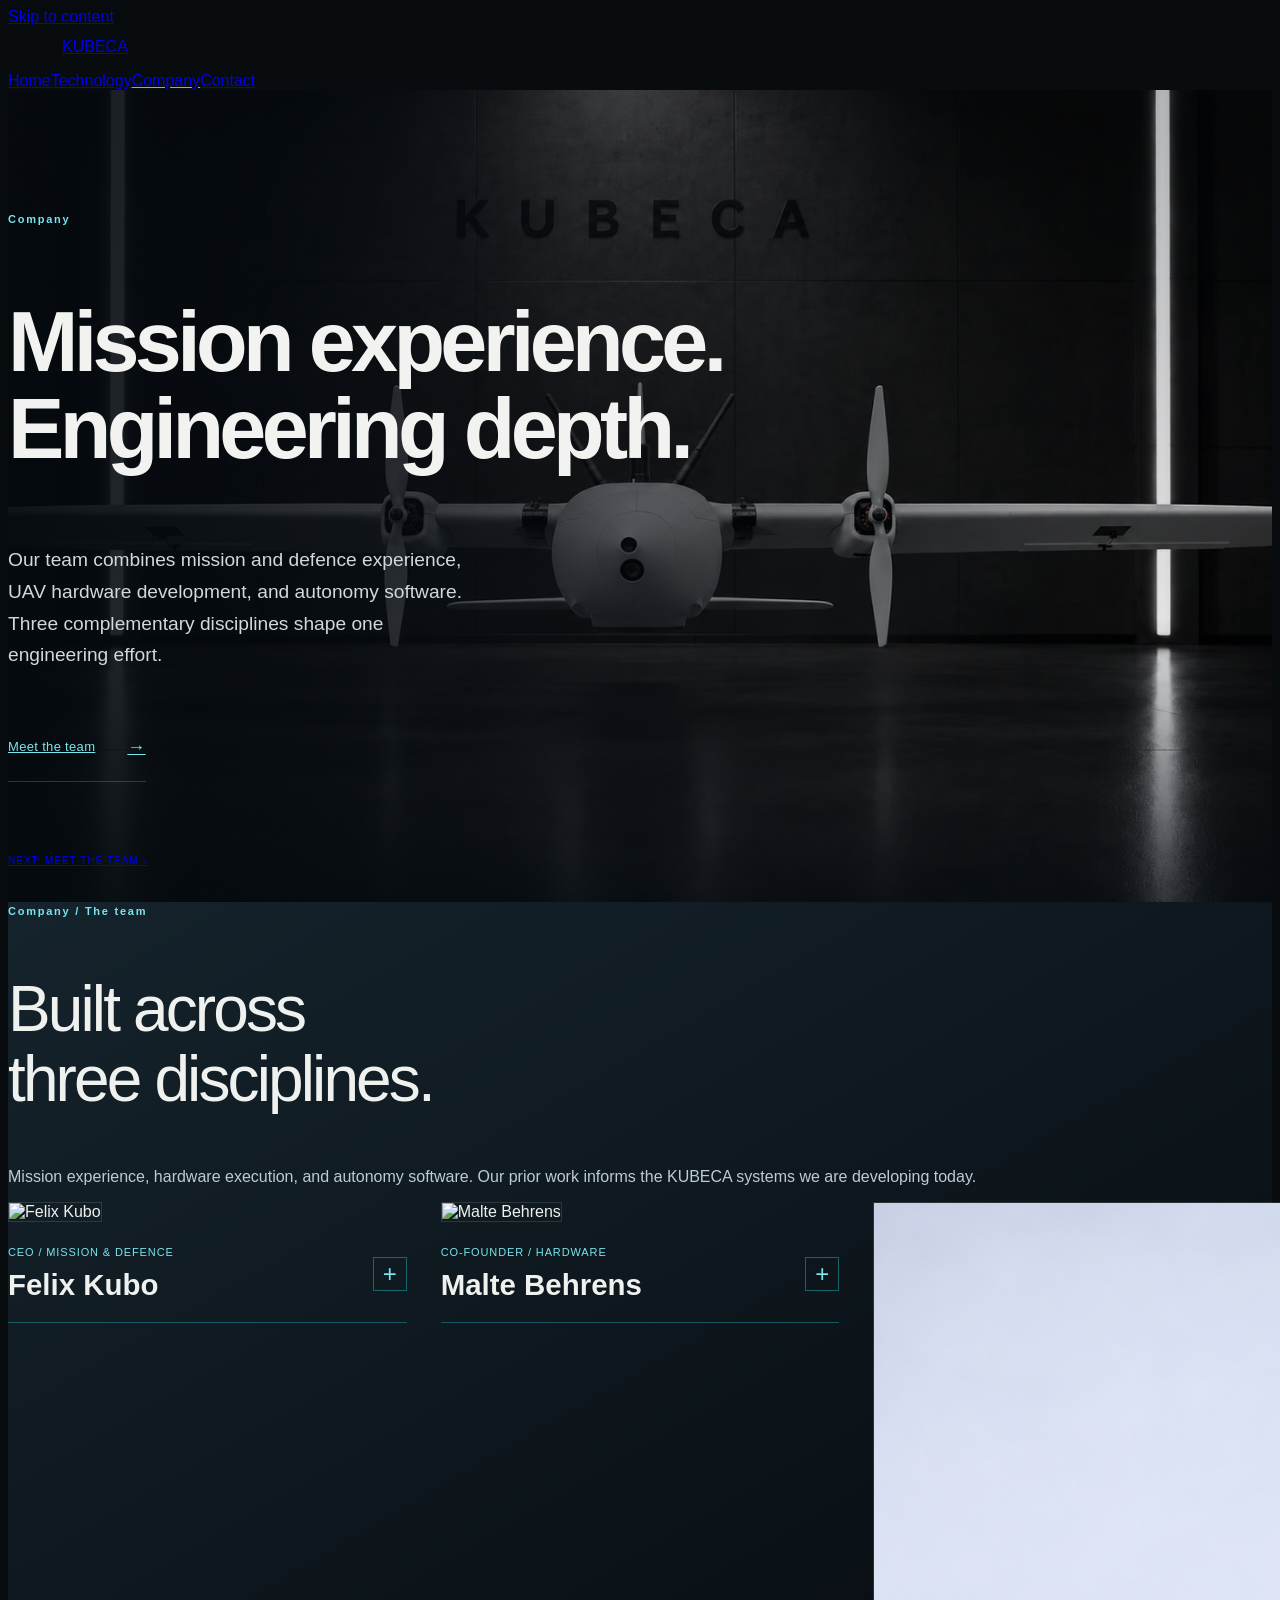
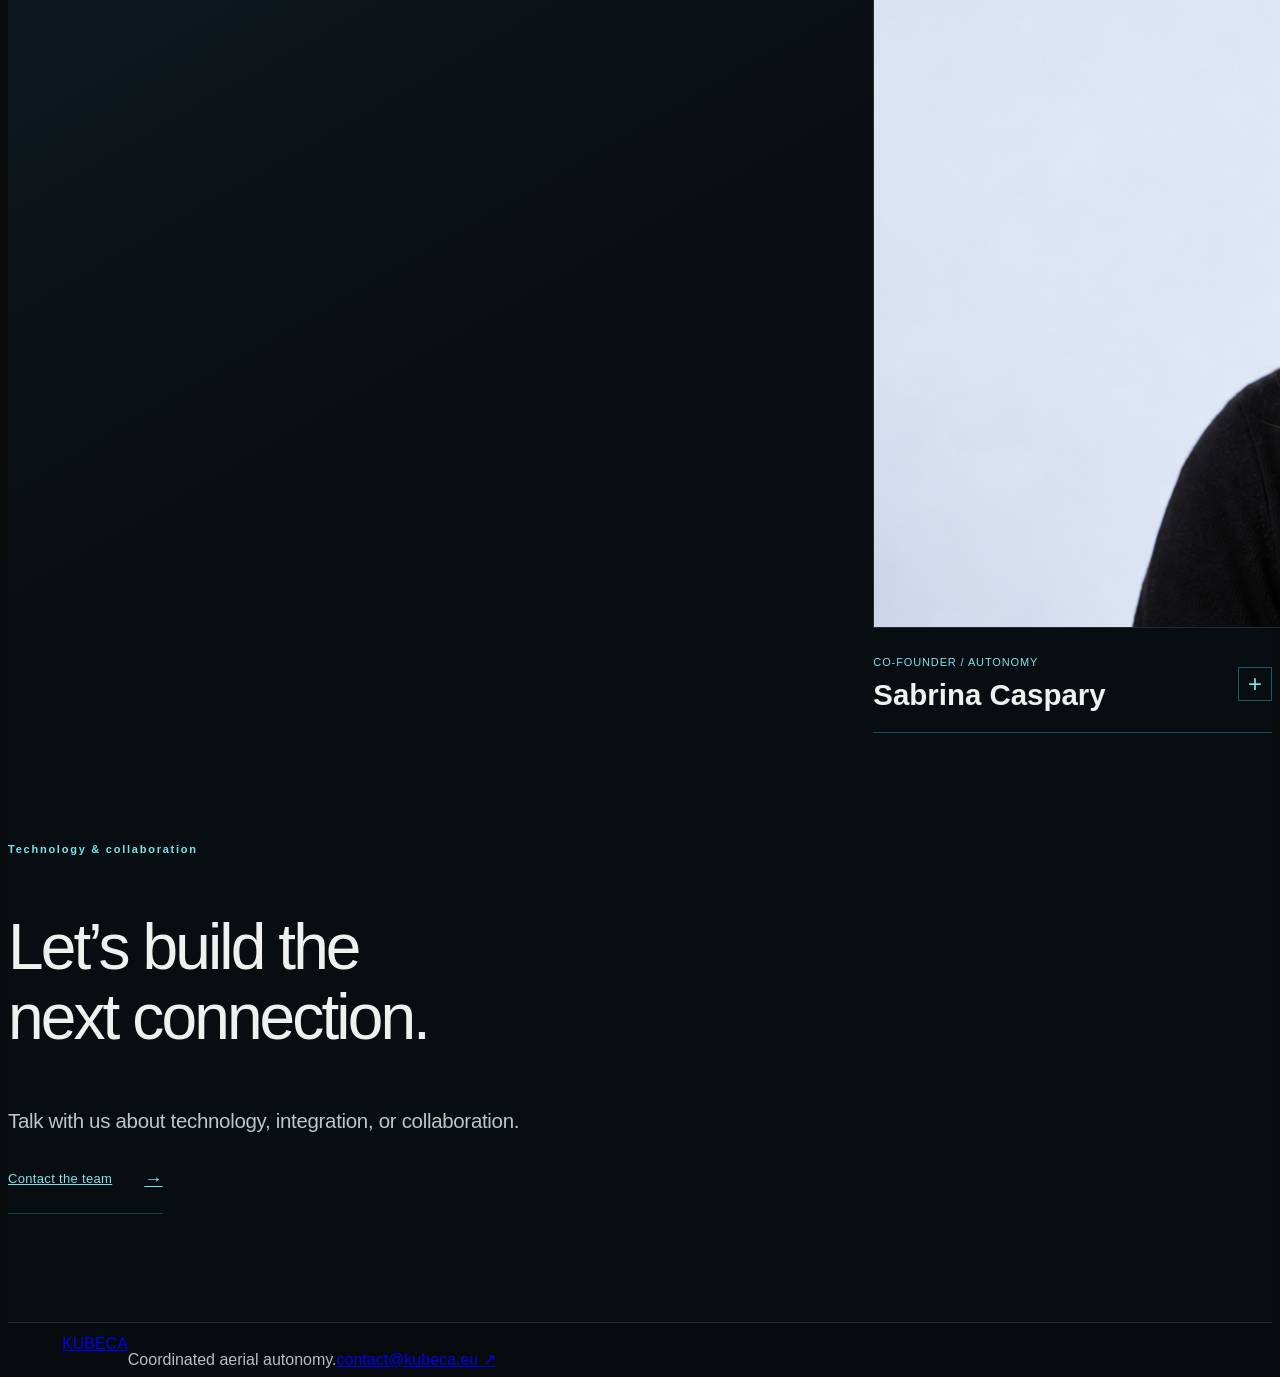
==== commit d879b108: "Update Sabrina portrait with the approved natural retouch" ====
--- a/company.html
+++ b/company.html
@@ -1,5 +1,5 @@
 <!doctype html>
-<html lang="en"><head><meta charset="utf-8"><meta name="viewport" content="width=device-width, initial-scale=1"><title>Company - KUBECA</title><meta name="description" content="Meet the KUBECA team: mission and defence experience, UAV hardware development, and autonomy software."><meta name="theme-color" content="#10191e"><link rel="stylesheet" href="assets/css/public.css"><link rel="stylesheet" href="assets/css/cinematic.css?v=underline-buttons-4"><link rel="stylesheet" href="assets/css/company.css?v=portrait-center-4"><link rel="stylesheet" href="assets/css/design-system.css?v=module-style-2"></head><body class="cinematic-home company-page">
+<html lang="en"><head><meta charset="utf-8"><meta name="viewport" content="width=device-width, initial-scale=1"><title>Company - KUBECA</title><meta name="description" content="Meet the KUBECA team: mission and defence experience, UAV hardware development, and autonomy software."><meta name="theme-color" content="#10191e"><link rel="stylesheet" href="assets/css/public.css"><link rel="stylesheet" href="assets/css/cinematic.css?v=underline-buttons-4"><link rel="stylesheet" href="assets/css/company.css?v=portrait-center-4"><link rel="stylesheet" href="assets/css/design-system.css?v=mobile-navigation-3"></head><body class="cinematic-home company-page">
 <a class="skip" href="#main">Skip to content</a><header class="site-nav"><a class="wordmark" href="index.html?v=clean-media-23" aria-label="KUBECA home"><span class="brand-symbol" aria-hidden="true"><img src="assets/images/KUBECAWHITE.png" alt="" width="1536" height="1024"></span><span class="brand-name">KUBECA</span></a><nav aria-label="Main navigation"><a href="index.html?v=clean-media-23">Home</a><a href="technology.html?v=clean-media-23">Technology</a><a href="company.html?v=clean-media-23" aria-current="page">Company</a><a href="index.html?v=clean-media-23#contact">Contact</a></nav></header><main id="main"><section class="film-chapter company-chapter" id="company" aria-labelledby="company-title"><div class="film-stage"><img class="film-image" src="assets/images/aircraft/company-front-straight-grey-v2.webp" width="1672" height="941" alt="Straight-on visualisation of the KUBECA twin-propeller fixed-wing prototype" fetchpriority="high" decoding="async"><div class="film-shade"></div><div class="film-copy"><p class="eyebrow">Company</p><h1 id="company-title">Mission experience.<br>Engineering depth.</h1><p class="film-description">Our team combines mission and defence experience, UAV hardware development, and autonomy software. Three complementary disciplines shape one engineering effort.</p><a class="text-link" href="#team">Meet the team <span aria-hidden="true">&#8594;</span></a></div><div class="film-footer"><a href="#team">Next: Meet the team <span aria-hidden="true">&#8595;</span></a></div></div></section><section class="section team-section" id="team" aria-labelledby="team-title"><div class="heading"><div><p class="eyebrow">Company / The team</p><h2 id="team-title">Built across<br>three disciplines.</h2></div><p>Mission experience, hardware execution, and autonomy software. Our prior work informs the KUBECA systems we are developing today.</p></div><div class="team-grid">
 <article class="team-member">
   <details class="team-profile">
@@ -28,7 +28,7 @@
 <article class="team-member">
   <details class="team-profile">
     <summary aria-labelledby="sabrina-name sabrina-role">
-      <img src="assets/images/public/sabrina-caspary-v2.webp" alt="Sabrina Caspary" width="1200" height="800" loading="lazy">
+      <img src="assets/images/public/sabrina-caspary-v4.webp" alt="Sabrina Caspary" width="1536" height="1024" loading="lazy">
       <div class="team-profile-identity">
         <div><p class="team-role" id="sabrina-role">Co-Founder / Autonomy</p><h3 id="sabrina-name">Sabrina Caspary</h3></div>
         <span class="team-profile-toggle" aria-hidden="true"><span>&#43;</span></span>
--- a/assets/css/design-system.css
+++ b/assets/css/design-system.css
@@ -101,6 +101,26 @@
     font-size: clamp(36px, 6vw, 52px);
   }
 }
+/* Keep the main destinations readable and easy to tap on phones and tablets. */
+@media (max-width: 760px) {
+  :is(.cinematic-home, .cinematic-tech) .site-nav { gap: 8px; }
+  :is(.cinematic-home, .cinematic-tech) .site-nav nav { gap: clamp(3px, calc(10vw - 29px), 14px); font-size: 14px; }
+  :is(.cinematic-home, .cinematic-tech) .site-nav nav a {
+    display: inline-flex;
+    align-items: center;
+    justify-content: center;
+    min-width: 44px;
+    min-height: 44px;
+    padding: 10px 0;
+    line-height: 1.2;
+    white-space: nowrap;
+    flex-shrink: 0;
+  }
+  :is(.cinematic-home, .cinematic-tech) .site-nav .wordmark { min-width: 44px; min-height: 44px; }
+}
+@media (max-width: 420px) {
+  :is(.cinematic-home, .cinematic-tech) .site-nav .brand-name { display: none; }
+}
 @media (max-width: 600px) {
   .cinematic-tech :is(#airframe-title, #navigation-module-title) {
     font-size: clamp(32px, 8.6vw, 44px);
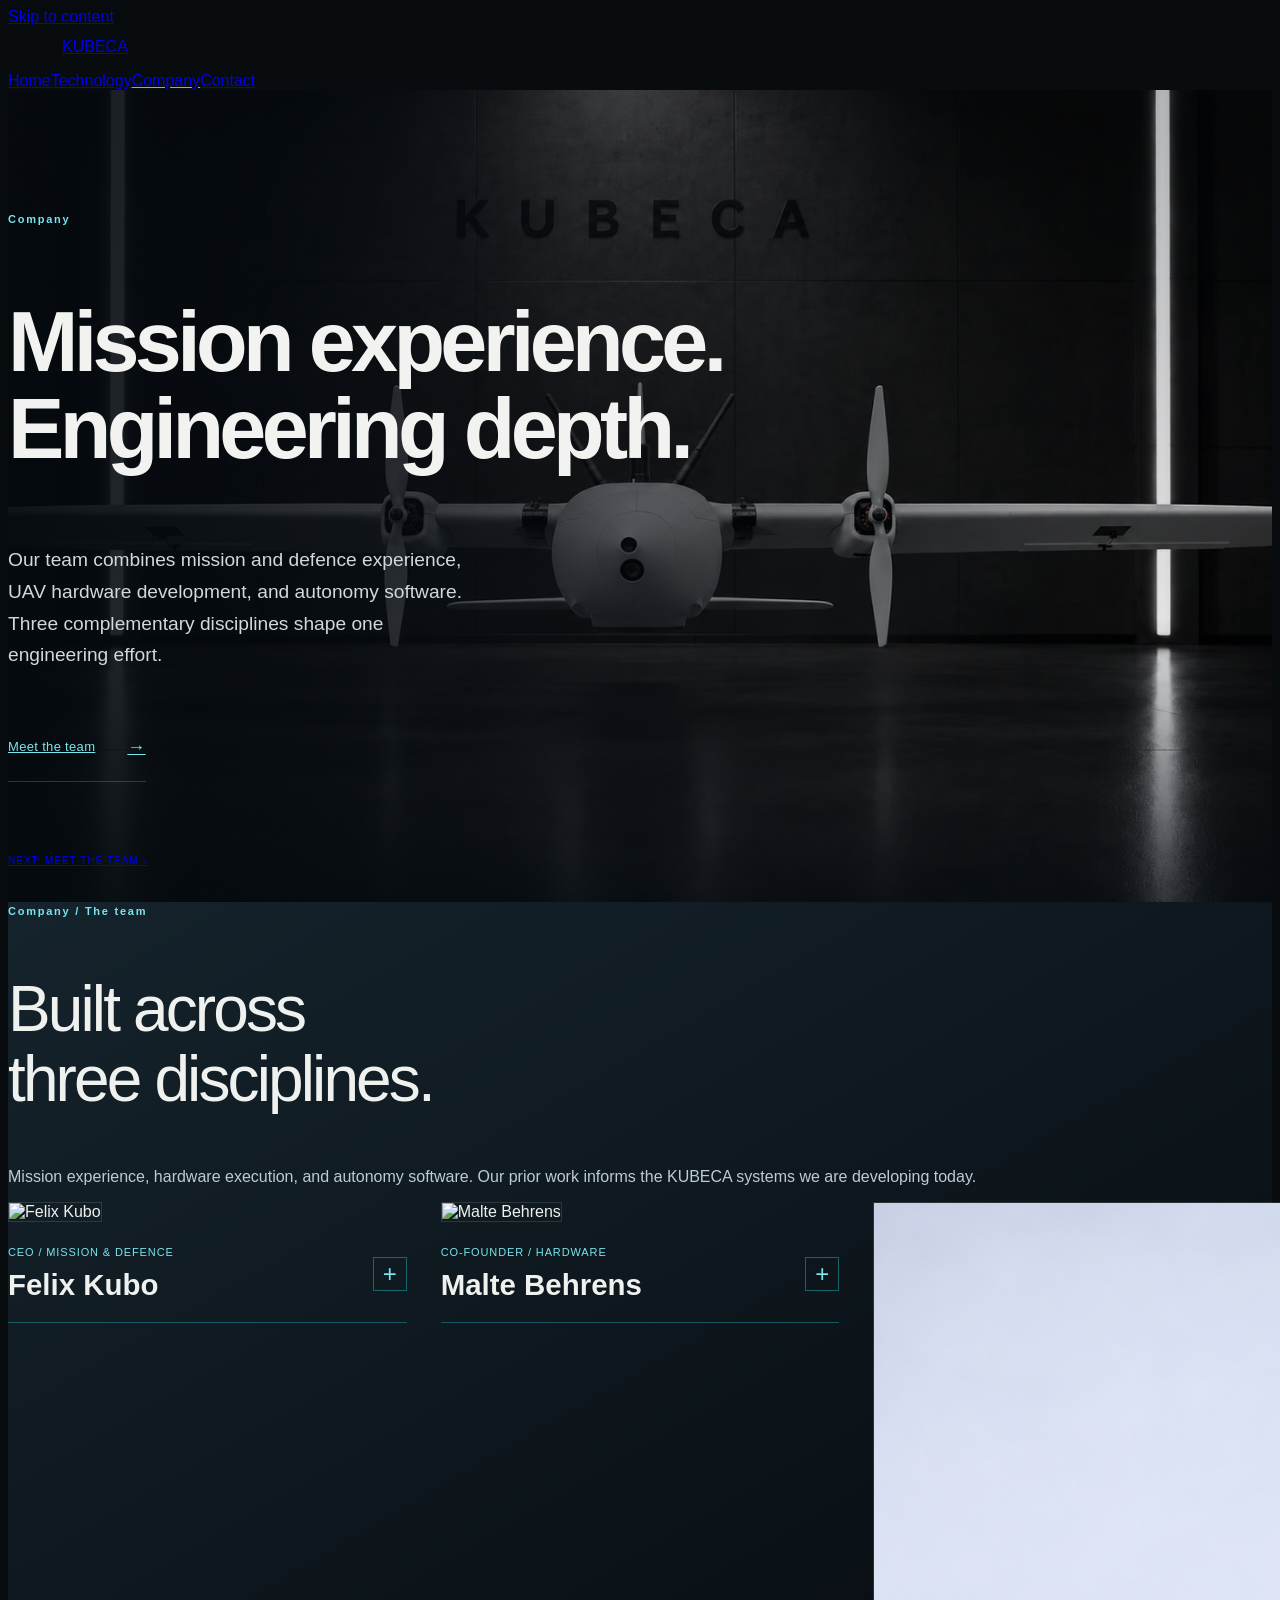
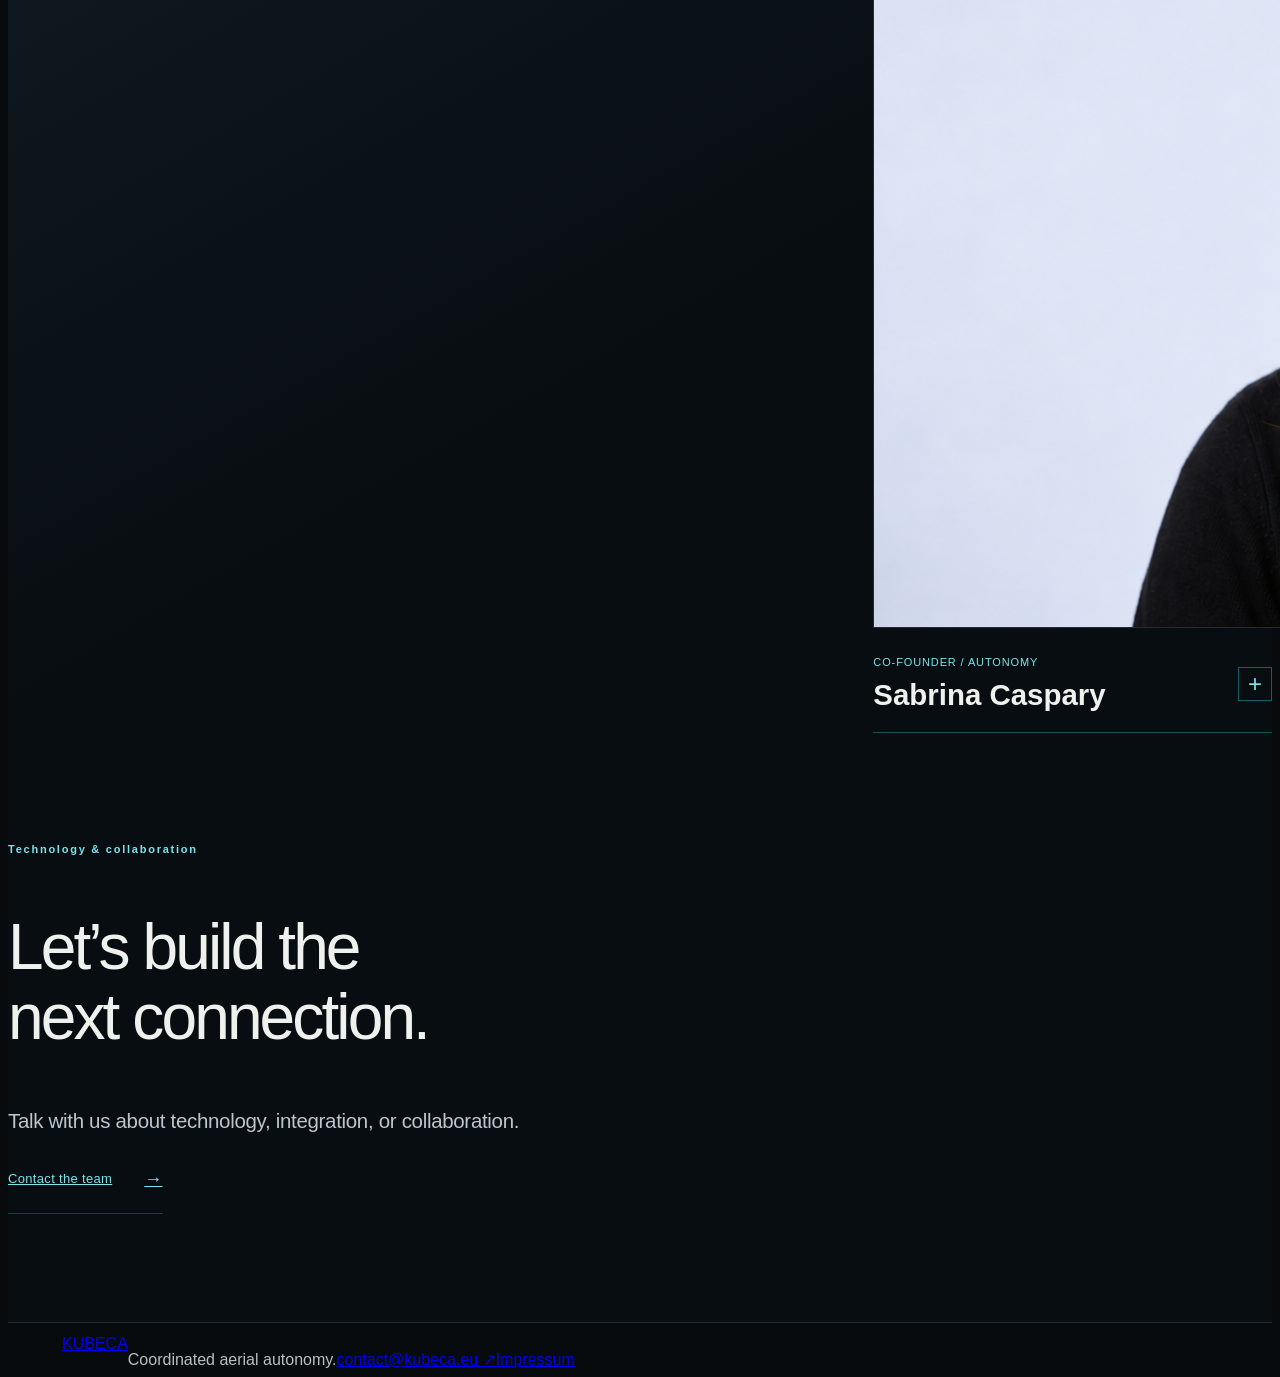
==== commit a9a54c81: "Add German Impressum and link it from every public page" ====
--- a/company.html
+++ b/company.html
@@ -37,4 +37,4 @@
     <div class="team-profile-bio"><p>Led autonomy in a SPRIND-funded programme. Works across perception, navigation, and multi-drone coordination.</p></div>
   </details>
 </article>
-</div></section><section class="contact section dark" id="contact"><p class="eyebrow">Technology &amp; collaboration</p><h2>Let&#8217;s build the<br>next connection.</h2><p>Talk with us about technology, integration, or collaboration.</p><a class="button" href="mailto:contact@kubeca.eu">Contact the team <span aria-hidden="true">&#8594;</span></a></section></main><footer class="footer"><a class="wordmark" href="index.html?v=clean-media-23" aria-label="KUBECA home"><span class="brand-symbol" aria-hidden="true"><img src="assets/images/KUBECAWHITE.png" alt="" width="1536" height="1024"></span><span class="brand-name">KUBECA</span></a><span>Coordinated aerial autonomy.</span><a href="mailto:contact@kubeca.eu">contact@kubeca.eu &#8599;</a></footer><script src="assets/js/cinematic.js" defer></script></body></html>+</div></section><section class="contact section dark" id="contact"><p class="eyebrow">Technology &amp; collaboration</p><h2>Let&#8217;s build the<br>next connection.</h2><p>Talk with us about technology, integration, or collaboration.</p><a class="button" href="mailto:contact@kubeca.eu">Contact the team <span aria-hidden="true">&#8594;</span></a></section></main><footer class="footer"><a class="wordmark" href="index.html?v=clean-media-23" aria-label="KUBECA home"><span class="brand-symbol" aria-hidden="true"><img src="assets/images/KUBECAWHITE.png" alt="" width="1536" height="1024"></span><span class="brand-name">KUBECA</span></a><span>Coordinated aerial autonomy.</span><a href="mailto:contact@kubeca.eu">contact@kubeca.eu &#8599;</a><a href="impressum.html" lang="de">Impressum</a></footer><script src="assets/js/cinematic.js" defer></script></body></html>
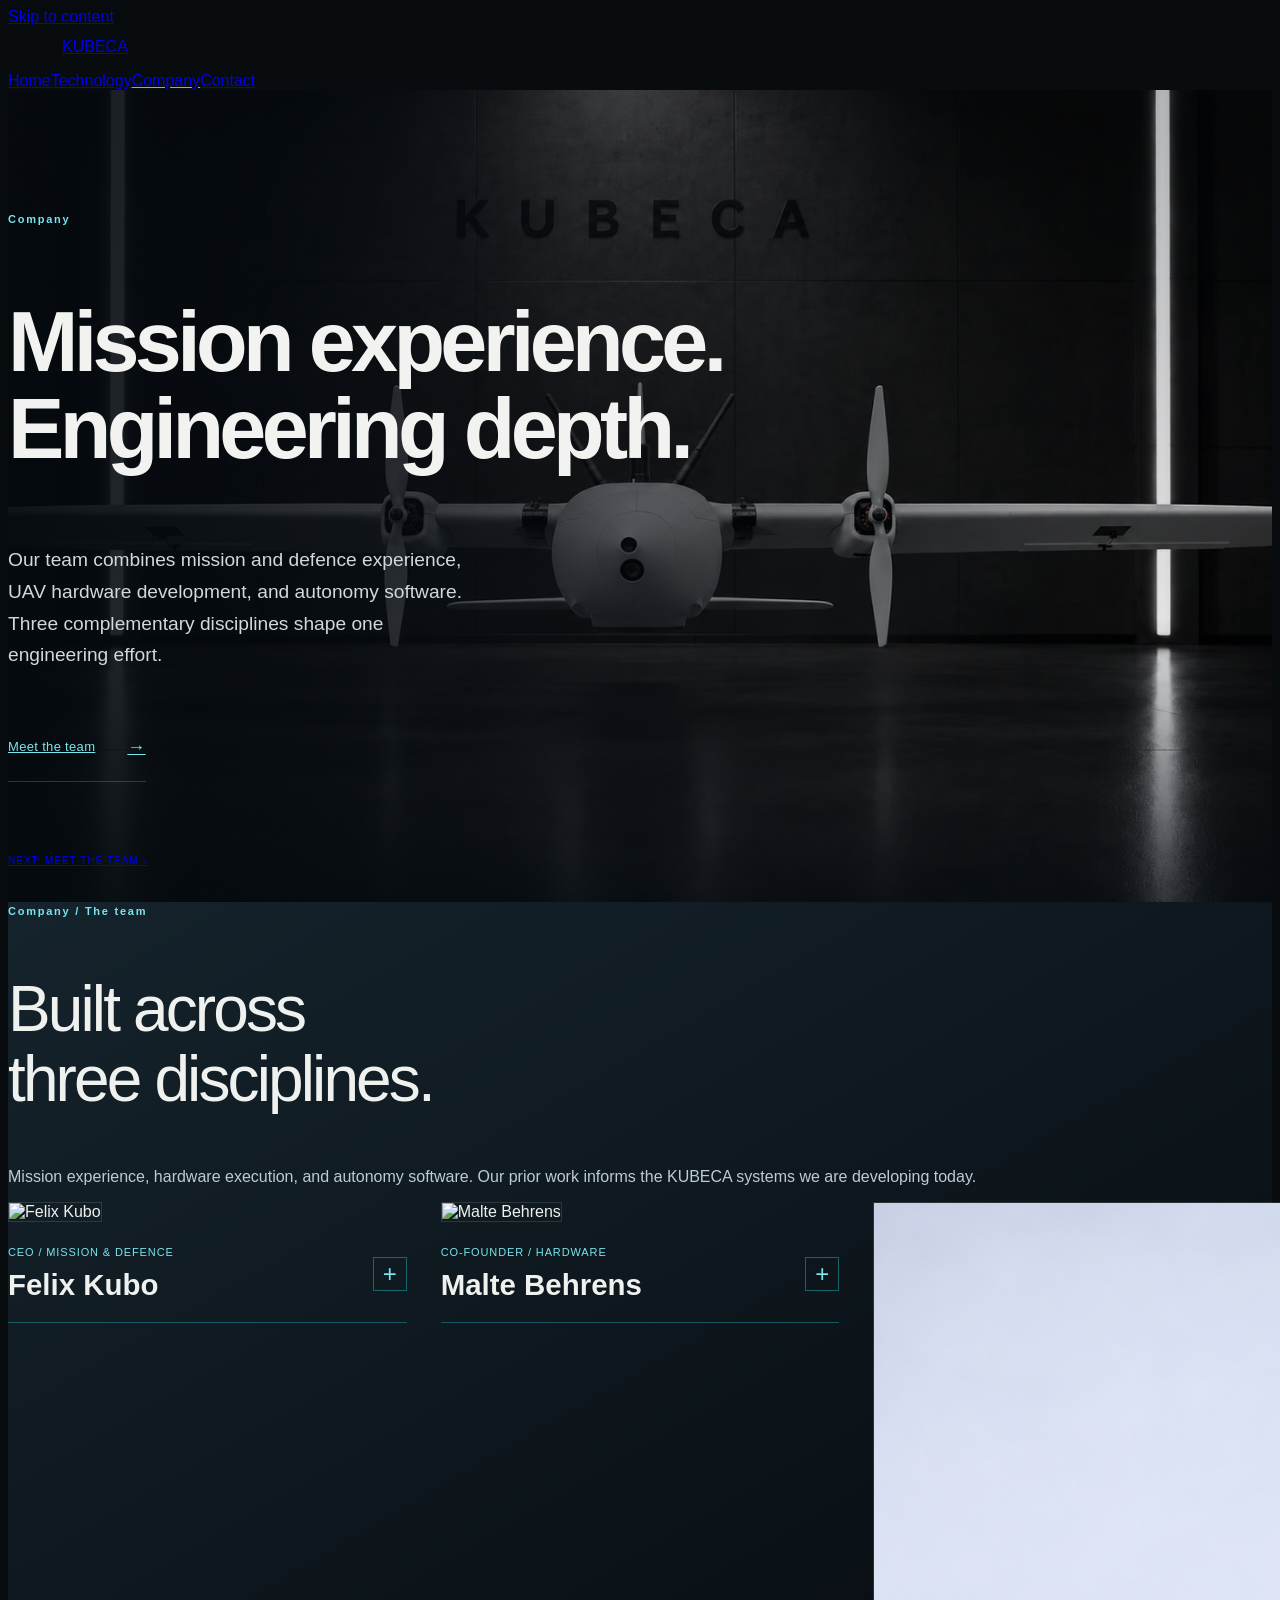
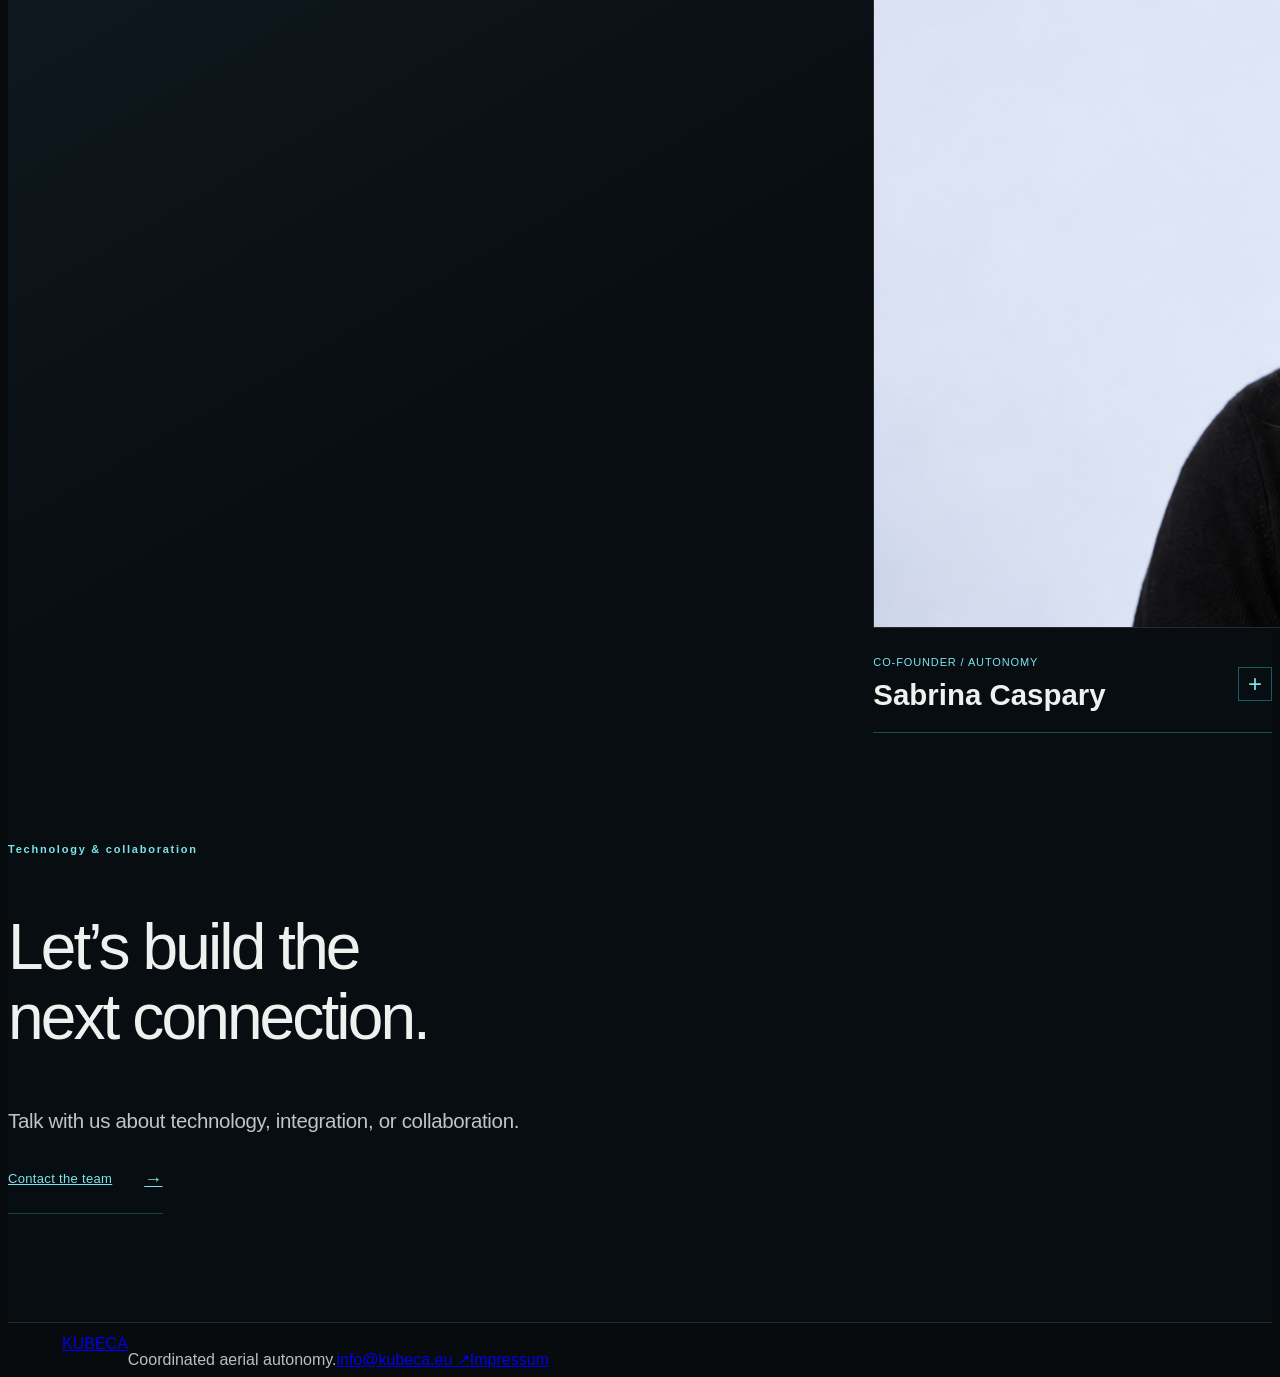
==== commit f1f7c8fd: "Use info@kubeca.eu for general contact throughout the website" ====
--- a/company.html
+++ b/company.html
@@ -37,4 +37,4 @@
     <div class="team-profile-bio"><p>Led autonomy in a SPRIND-funded programme. Works across perception, navigation, and multi-drone coordination.</p></div>
   </details>
 </article>
-</div></section><section class="contact section dark" id="contact"><p class="eyebrow">Technology &amp; collaboration</p><h2>Let&#8217;s build the<br>next connection.</h2><p>Talk with us about technology, integration, or collaboration.</p><a class="button" href="mailto:contact@kubeca.eu">Contact the team <span aria-hidden="true">&#8594;</span></a></section></main><footer class="footer"><a class="wordmark" href="index.html?v=clean-media-23" aria-label="KUBECA home"><span class="brand-symbol" aria-hidden="true"><img src="assets/images/KUBECAWHITE.png" alt="" width="1536" height="1024"></span><span class="brand-name">KUBECA</span></a><span>Coordinated aerial autonomy.</span><a href="mailto:contact@kubeca.eu">contact@kubeca.eu &#8599;</a><a href="impressum.html" lang="de">Impressum</a></footer><script src="assets/js/cinematic.js" defer></script></body></html>+</div></section><section class="contact section dark" id="contact"><p class="eyebrow">Technology &amp; collaboration</p><h2>Let&#8217;s build the<br>next connection.</h2><p>Talk with us about technology, integration, or collaboration.</p><a class="button" href="mailto:info@kubeca.eu">Contact the team <span aria-hidden="true">&#8594;</span></a></section></main><footer class="footer"><a class="wordmark" href="index.html?v=clean-media-23" aria-label="KUBECA home"><span class="brand-symbol" aria-hidden="true"><img src="assets/images/KUBECAWHITE.png" alt="" width="1536" height="1024"></span><span class="brand-name">KUBECA</span></a><span>Coordinated aerial autonomy.</span><a href="mailto:info@kubeca.eu">info@kubeca.eu &#8599;</a><a href="impressum.html" lang="de">Impressum</a></footer><script src="assets/js/cinematic.js" defer></script></body></html>
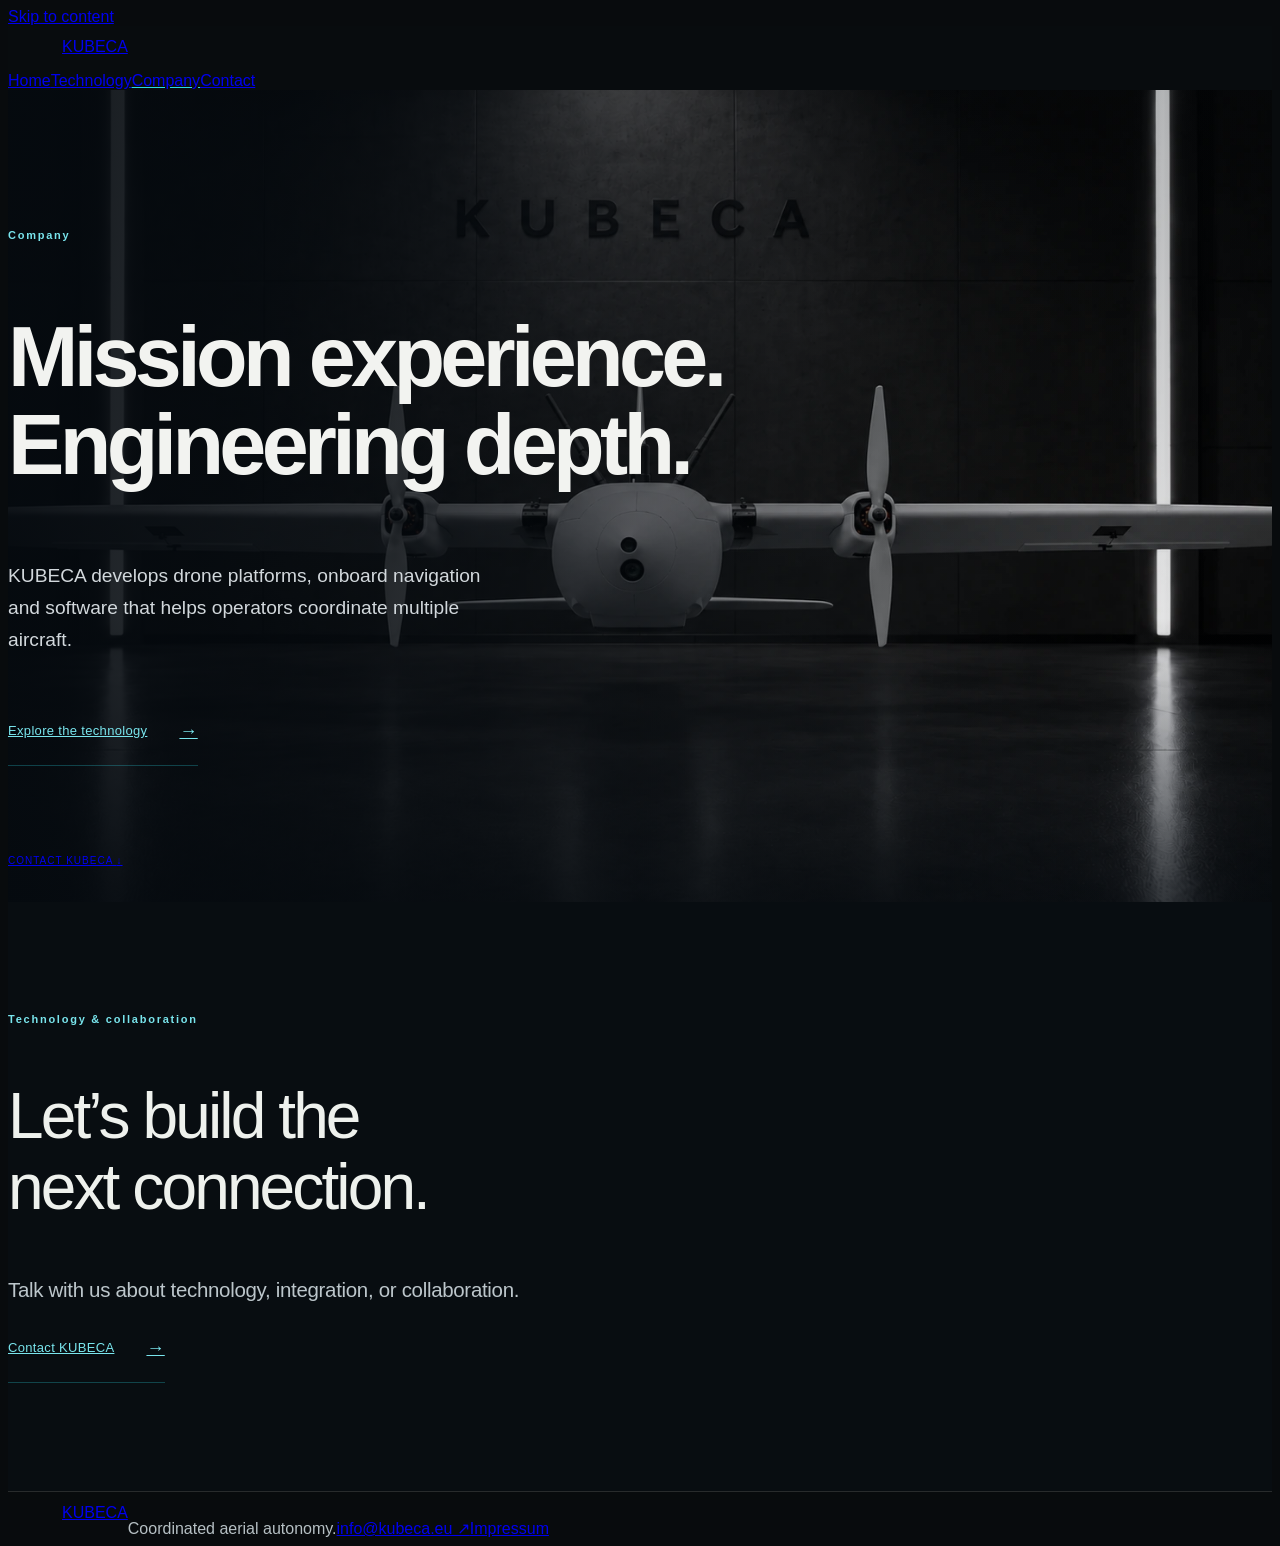
==== commit fbee06f9: "Remove public team profiles and portrait files" ====
--- a/company.html
+++ b/company.html
@@ -1,40 +1,3 @@
 <!doctype html>
-<html lang="en"><head><meta charset="utf-8"><meta name="viewport" content="width=device-width, initial-scale=1"><title>Company - KUBECA</title><meta name="description" content="Meet the KUBECA team: mission and defence experience, UAV hardware development, and autonomy software."><meta name="theme-color" content="#10191e"><link rel="stylesheet" href="assets/css/public.css"><link rel="stylesheet" href="assets/css/cinematic.css?v=underline-buttons-4"><link rel="stylesheet" href="assets/css/company.css?v=portrait-center-4"><link rel="stylesheet" href="assets/css/design-system.css?v=mobile-navigation-3"></head><body class="cinematic-home company-page">
-<a class="skip" href="#main">Skip to content</a><header class="site-nav"><a class="wordmark" href="index.html?v=clean-media-23" aria-label="KUBECA home"><span class="brand-symbol" aria-hidden="true"><img src="assets/images/KUBECAWHITE.png" alt="" width="1536" height="1024"></span><span class="brand-name">KUBECA</span></a><nav aria-label="Main navigation"><a href="index.html?v=clean-media-23">Home</a><a href="technology.html?v=clean-media-23">Technology</a><a href="company.html?v=clean-media-23" aria-current="page">Company</a><a href="index.html?v=clean-media-23#contact">Contact</a></nav></header><main id="main"><section class="film-chapter company-chapter" id="company" aria-labelledby="company-title"><div class="film-stage"><img class="film-image" src="assets/images/aircraft/company-front-straight-grey-v2.webp" width="1672" height="941" alt="Straight-on visualisation of the KUBECA twin-propeller fixed-wing prototype" fetchpriority="high" decoding="async"><div class="film-shade"></div><div class="film-copy"><p class="eyebrow">Company</p><h1 id="company-title">Mission experience.<br>Engineering depth.</h1><p class="film-description">Our team combines mission and defence experience, UAV hardware development, and autonomy software. Three complementary disciplines shape one engineering effort.</p><a class="text-link" href="#team">Meet the team <span aria-hidden="true">&#8594;</span></a></div><div class="film-footer"><a href="#team">Next: Meet the team <span aria-hidden="true">&#8595;</span></a></div></div></section><section class="section team-section" id="team" aria-labelledby="team-title"><div class="heading"><div><p class="eyebrow">Company / The team</p><h2 id="team-title">Built across<br>three disciplines.</h2></div><p>Mission experience, hardware execution, and autonomy software. Our prior work informs the KUBECA systems we are developing today.</p></div><div class="team-grid">
-<article class="team-member">
-  <details class="team-profile">
-    <summary aria-labelledby="felix-name felix-role">
-      <img class="team-portrait-centered" src="assets/images/public/felix-kubo.webp" alt="Felix Kubo" width="1200" height="800" loading="lazy">
-      <div class="team-profile-identity">
-        <div><p class="team-role" id="felix-role">CEO / Mission &amp; Defence</p><h3 id="felix-name">Felix Kubo</h3></div>
-        <span class="team-profile-toggle" aria-hidden="true"><span>&#43;</span></span>
-      </div>
-    </summary>
-    <div class="team-profile-bio"><p>Experience deploying drone systems in Ukraine. Brings defence-user access and mission leadership.</p></div>
-  </details>
-</article>
-<article class="team-member">
-  <details class="team-profile">
-    <summary aria-labelledby="malte-name malte-role">
-      <img class="team-portrait-centered" src="assets/images/public/malte-behrens.webp" alt="Malte Behrens" width="1200" height="800" loading="lazy">
-      <div class="team-profile-identity">
-        <div><p class="team-role" id="malte-role">Co-Founder / Hardware</p><h3 id="malte-name">Malte Behrens</h3></div>
-        <span class="team-profile-toggle" aria-hidden="true"><span>&#43;</span></span>
-      </div>
-    </summary>
-    <div class="team-profile-bio"><p>Built and field-tested UAV hardware. Works across mechatronics, sensors, and production integration.</p></div>
-  </details>
-</article>
-<article class="team-member">
-  <details class="team-profile">
-    <summary aria-labelledby="sabrina-name sabrina-role">
-      <img src="assets/images/public/sabrina-caspary-v4.webp" alt="Sabrina Caspary" width="1536" height="1024" loading="lazy">
-      <div class="team-profile-identity">
-        <div><p class="team-role" id="sabrina-role">Co-Founder / Autonomy</p><h3 id="sabrina-name">Sabrina Caspary</h3></div>
-        <span class="team-profile-toggle" aria-hidden="true"><span>&#43;</span></span>
-      </div>
-    </summary>
-    <div class="team-profile-bio"><p>Led autonomy in a SPRIND-funded programme. Works across perception, navigation, and multi-drone coordination.</p></div>
-  </details>
-</article>
-</div></section><section class="contact section dark" id="contact"><p class="eyebrow">Technology &amp; collaboration</p><h2>Let&#8217;s build the<br>next connection.</h2><p>Talk with us about technology, integration, or collaboration.</p><a class="button" href="mailto:info@kubeca.eu">Contact the team <span aria-hidden="true">&#8594;</span></a></section></main><footer class="footer"><a class="wordmark" href="index.html?v=clean-media-23" aria-label="KUBECA home"><span class="brand-symbol" aria-hidden="true"><img src="assets/images/KUBECAWHITE.png" alt="" width="1536" height="1024"></span><span class="brand-name">KUBECA</span></a><span>Coordinated aerial autonomy.</span><a href="mailto:info@kubeca.eu">info@kubeca.eu &#8599;</a><a href="impressum.html" lang="de">Impressum</a></footer><script src="assets/js/cinematic.js" defer></script></body></html>+<html lang="en"><head><meta charset="utf-8"><meta name="viewport" content="width=device-width, initial-scale=1"><title>Company - KUBECA</title><meta name="description" content="About KUBECA, a developer of drone platforms, onboard navigation and software for operators."><meta name="theme-color" content="#10191e"><link rel="stylesheet" href="assets/css/public.css"><link rel="stylesheet" href="assets/css/cinematic.css?v=underline-buttons-4"><link rel="stylesheet" href="assets/css/company.css?v=portrait-center-4"><link rel="stylesheet" href="assets/css/design-system.css?v=mobile-navigation-3"></head><body class="cinematic-home company-page">
+<a class="skip" href="#main">Skip to content</a><header class="site-nav"><a class="wordmark" href="index.html?v=clean-media-23" aria-label="KUBECA home"><span class="brand-symbol" aria-hidden="true"><img src="assets/images/KUBECAWHITE.png" alt="" width="1536" height="1024"></span><span class="brand-name">KUBECA</span></a><nav aria-label="Main navigation"><a href="index.html?v=clean-media-23">Home</a><a href="technology.html?v=clean-media-23">Technology</a><a href="company.html?v=clean-media-23" aria-current="page">Company</a><a href="index.html?v=clean-media-23#contact">Contact</a></nav></header><main id="main"><section class="film-chapter company-chapter" id="company" aria-labelledby="company-title"><div class="film-stage"><img class="film-image" src="assets/images/aircraft/company-front-straight-grey-v2.webp" width="1672" height="941" alt="Straight-on visualisation of the KUBECA twin-propeller fixed-wing prototype" fetchpriority="high" decoding="async"><div class="film-shade"></div><div class="film-copy"><p class="eyebrow">Company</p><h1 id="company-title">Mission experience.<br>Engineering depth.</h1><p class="film-description">KUBECA develops drone platforms, onboard navigation and software that helps operators coordinate multiple aircraft.</p><a class="text-link" href="technology.html?v=clean-media-23">Explore the technology <span aria-hidden="true">&#8594;</span></a></div><div class="film-footer"><a href="#contact">Contact KUBECA <span aria-hidden="true">&#8595;</span></a></div></div></section><section class="contact section dark" id="contact"><p class="eyebrow">Technology &amp; collaboration</p><h2>Let&#8217;s build the<br>next connection.</h2><p>Talk with us about technology, integration, or collaboration.</p><a class="button" href="mailto:info@kubeca.eu">Contact KUBECA <span aria-hidden="true">&#8594;</span></a></section></main><footer class="footer"><a class="wordmark" href="index.html?v=clean-media-23" aria-label="KUBECA home"><span class="brand-symbol" aria-hidden="true"><img src="assets/images/KUBECAWHITE.png" alt="" width="1536" height="1024"></span><span class="brand-name">KUBECA</span></a><span>Coordinated aerial autonomy.</span><a href="mailto:info@kubeca.eu">info@kubeca.eu &#8599;</a><a href="impressum.html" lang="de">Impressum</a></footer><script src="assets/js/cinematic.js" defer></script></body></html>
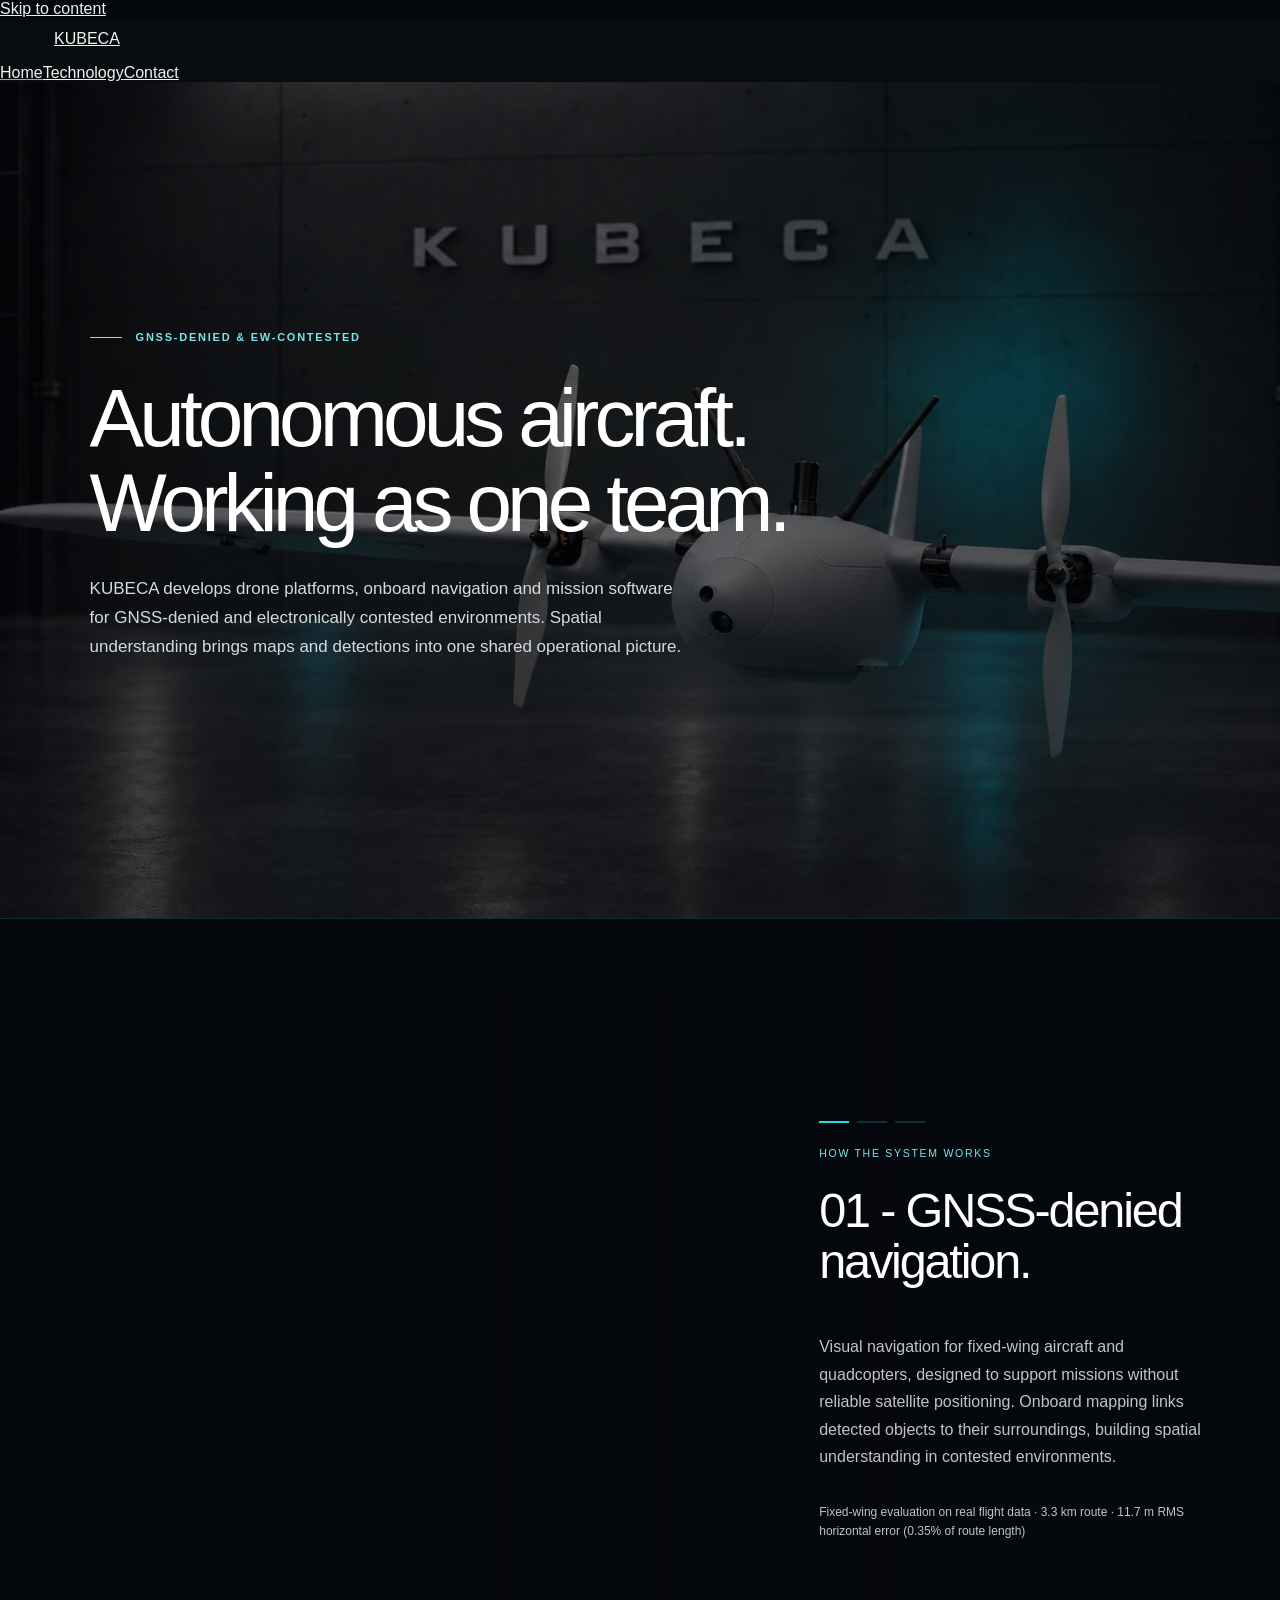
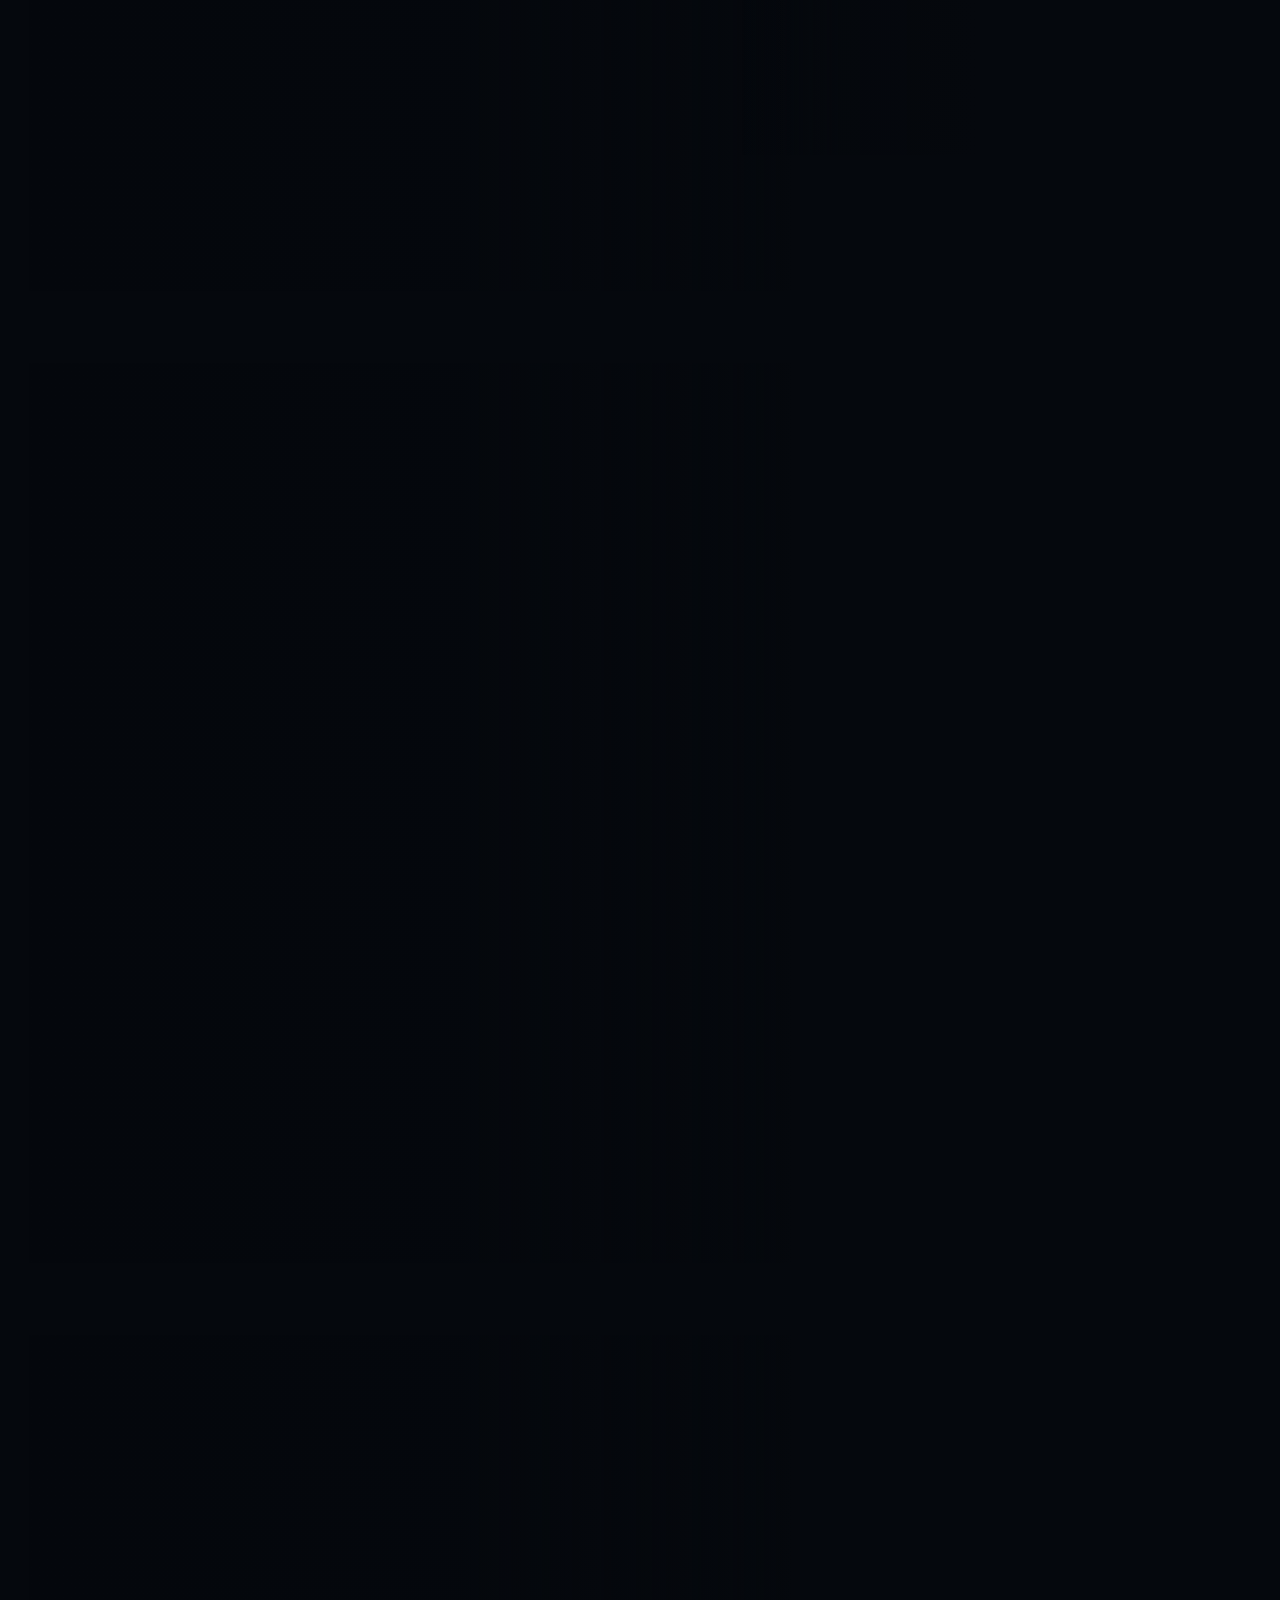
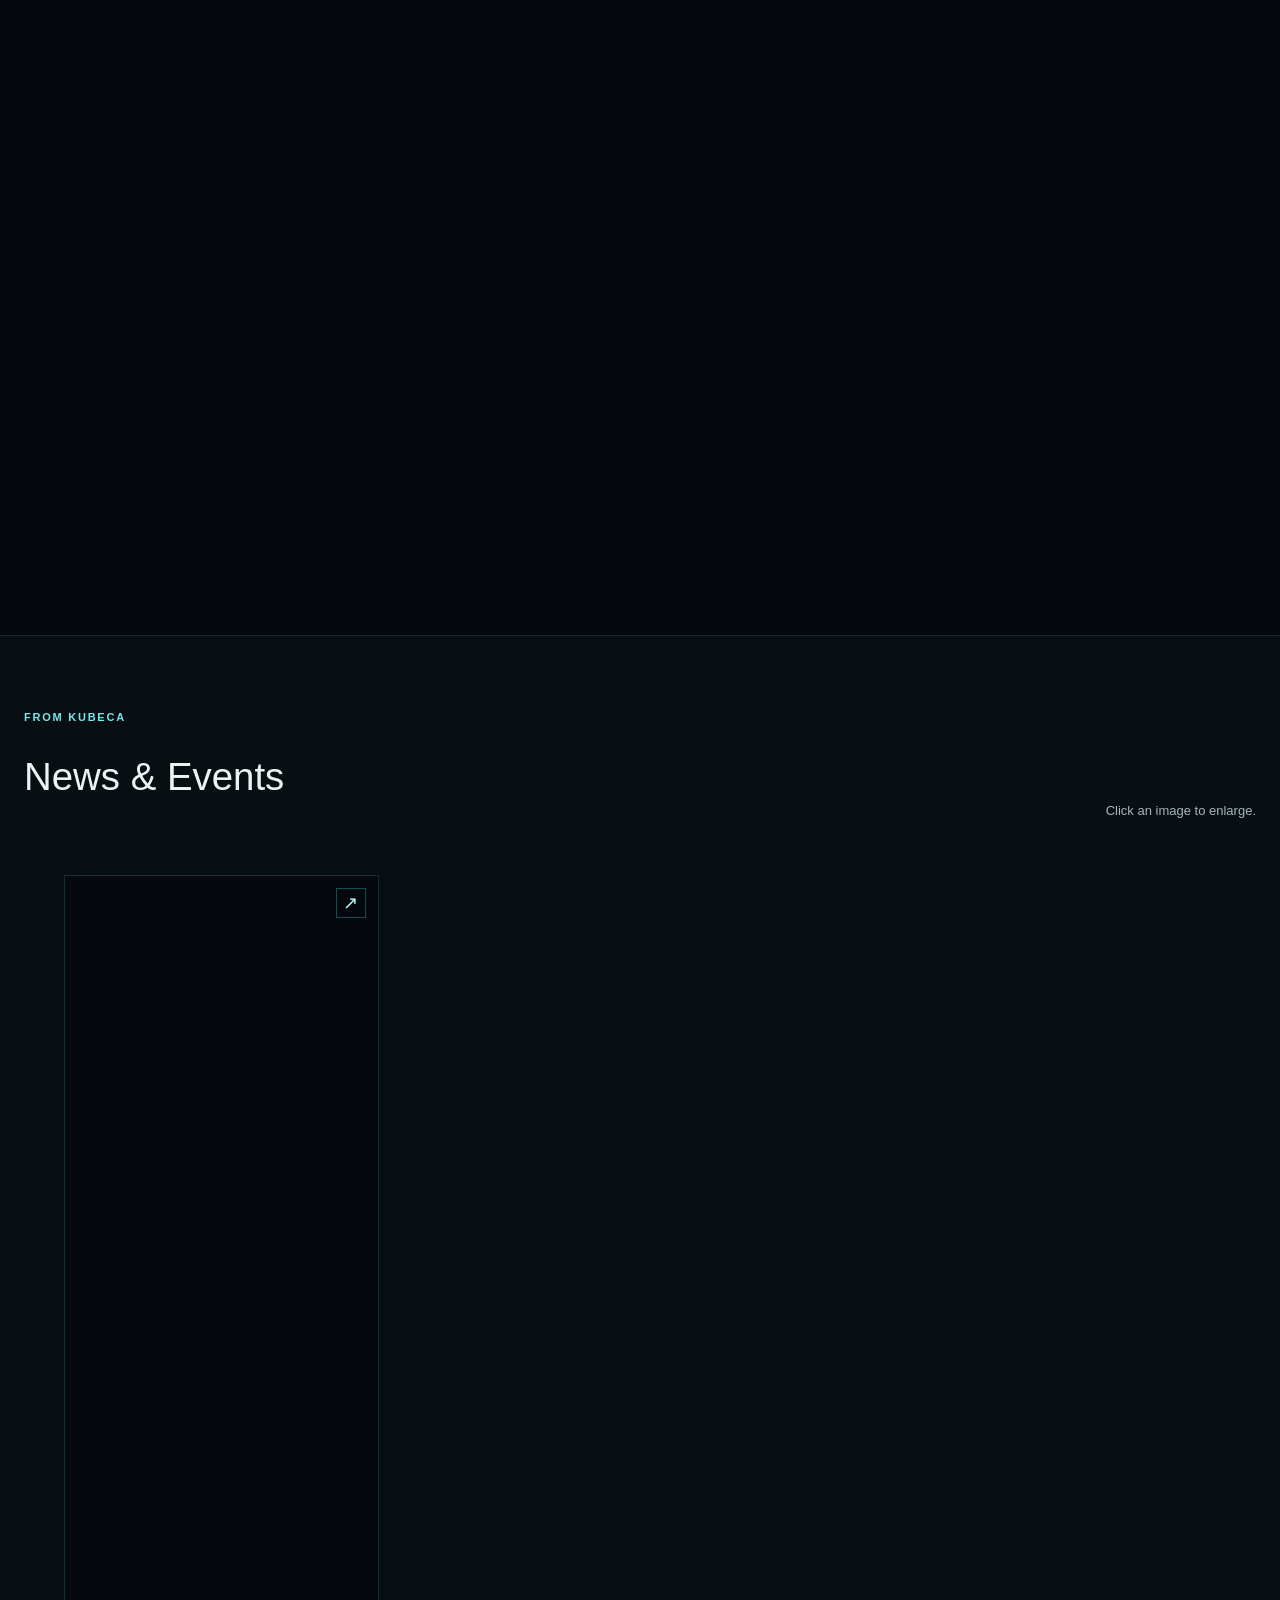
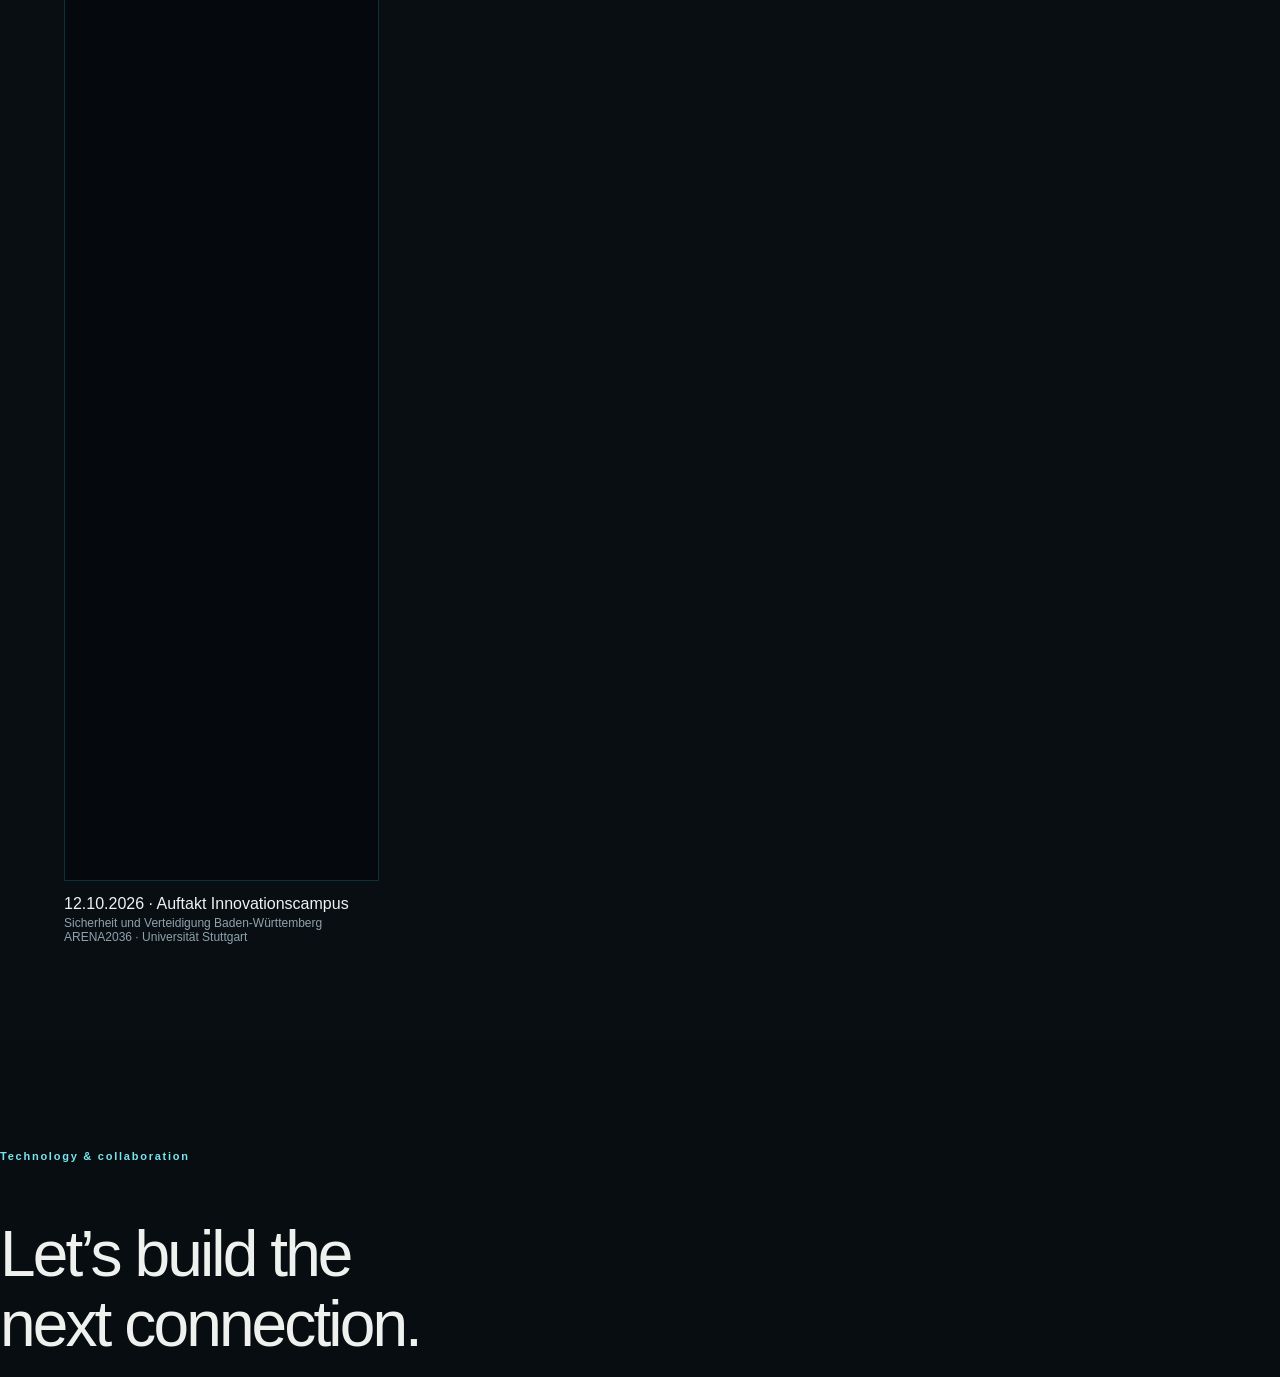
==== commit c69551e2: "Remove the Company page from navigation and redirect its URL" ====
--- a/company.html
+++ b/company.html
@@ -1,3 +1,13 @@
-<!doctype html>
-<html lang="en"><head><meta charset="utf-8"><meta name="viewport" content="width=device-width, initial-scale=1"><title>Company - KUBECA</title><meta name="description" content="About KUBECA, a developer of drone platforms, onboard navigation and software for operators."><meta name="theme-color" content="#10191e"><link rel="stylesheet" href="assets/css/public.css"><link rel="stylesheet" href="assets/css/cinematic.css?v=underline-buttons-4"><link rel="stylesheet" href="assets/css/company.css?v=portrait-center-4"><link rel="stylesheet" href="assets/css/design-system.css?v=mobile-navigation-3"></head><body class="cinematic-home company-page">
-<a class="skip" href="#main">Skip to content</a><header class="site-nav"><a class="wordmark" href="index.html?v=clean-media-23" aria-label="KUBECA home"><span class="brand-symbol" aria-hidden="true"><img src="assets/images/KUBECAWHITE.png" alt="" width="1536" height="1024"></span><span class="brand-name">KUBECA</span></a><nav aria-label="Main navigation"><a href="index.html?v=clean-media-23">Home</a><a href="technology.html?v=clean-media-23">Technology</a><a href="company.html?v=clean-media-23" aria-current="page">Company</a><a href="index.html?v=clean-media-23#contact">Contact</a></nav></header><main id="main"><section class="film-chapter company-chapter" id="company" aria-labelledby="company-title"><div class="film-stage"><img class="film-image" src="assets/images/aircraft/company-front-straight-grey-v2.webp" width="1672" height="941" alt="Straight-on visualisation of the KUBECA twin-propeller fixed-wing prototype" fetchpriority="high" decoding="async"><div class="film-shade"></div><div class="film-copy"><p class="eyebrow">Company</p><h1 id="company-title">Mission experience.<br>Engineering depth.</h1><p class="film-description">KUBECA develops drone platforms, onboard navigation and software that helps operators coordinate multiple aircraft.</p><a class="text-link" href="technology.html?v=clean-media-23">Explore the technology <span aria-hidden="true">&#8594;</span></a></div><div class="film-footer"><a href="#contact">Contact KUBECA <span aria-hidden="true">&#8595;</span></a></div></div></section><section class="contact section dark" id="contact"><p class="eyebrow">Technology &amp; collaboration</p><h2>Let&#8217;s build the<br>next connection.</h2><p>Talk with us about technology, integration, or collaboration.</p><a class="button" href="mailto:info@kubeca.eu">Contact KUBECA <span aria-hidden="true">&#8594;</span></a></section></main><footer class="footer"><a class="wordmark" href="index.html?v=clean-media-23" aria-label="KUBECA home"><span class="brand-symbol" aria-hidden="true"><img src="assets/images/KUBECAWHITE.png" alt="" width="1536" height="1024"></span><span class="brand-name">KUBECA</span></a><span>Coordinated aerial autonomy.</span><a href="mailto:info@kubeca.eu">info@kubeca.eu &#8599;</a><a href="impressum.html" lang="de">Impressum</a></footer><script src="assets/js/cinematic.js" defer></script></body></html>+<!doctype html>
+<html lang="en">
+<head>
+  <meta charset="utf-8">
+  <meta name="viewport" content="width=device-width, initial-scale=1">
+  <title>KUBECA</title>
+  <link rel="canonical" href="https://www.kubeca.eu/">
+  <meta http-equiv="refresh" content="0; url=./">
+</head>
+<body>
+  <p><a href="./">Go to the KUBECA homepage</a></p>
+</body>
+</html>
